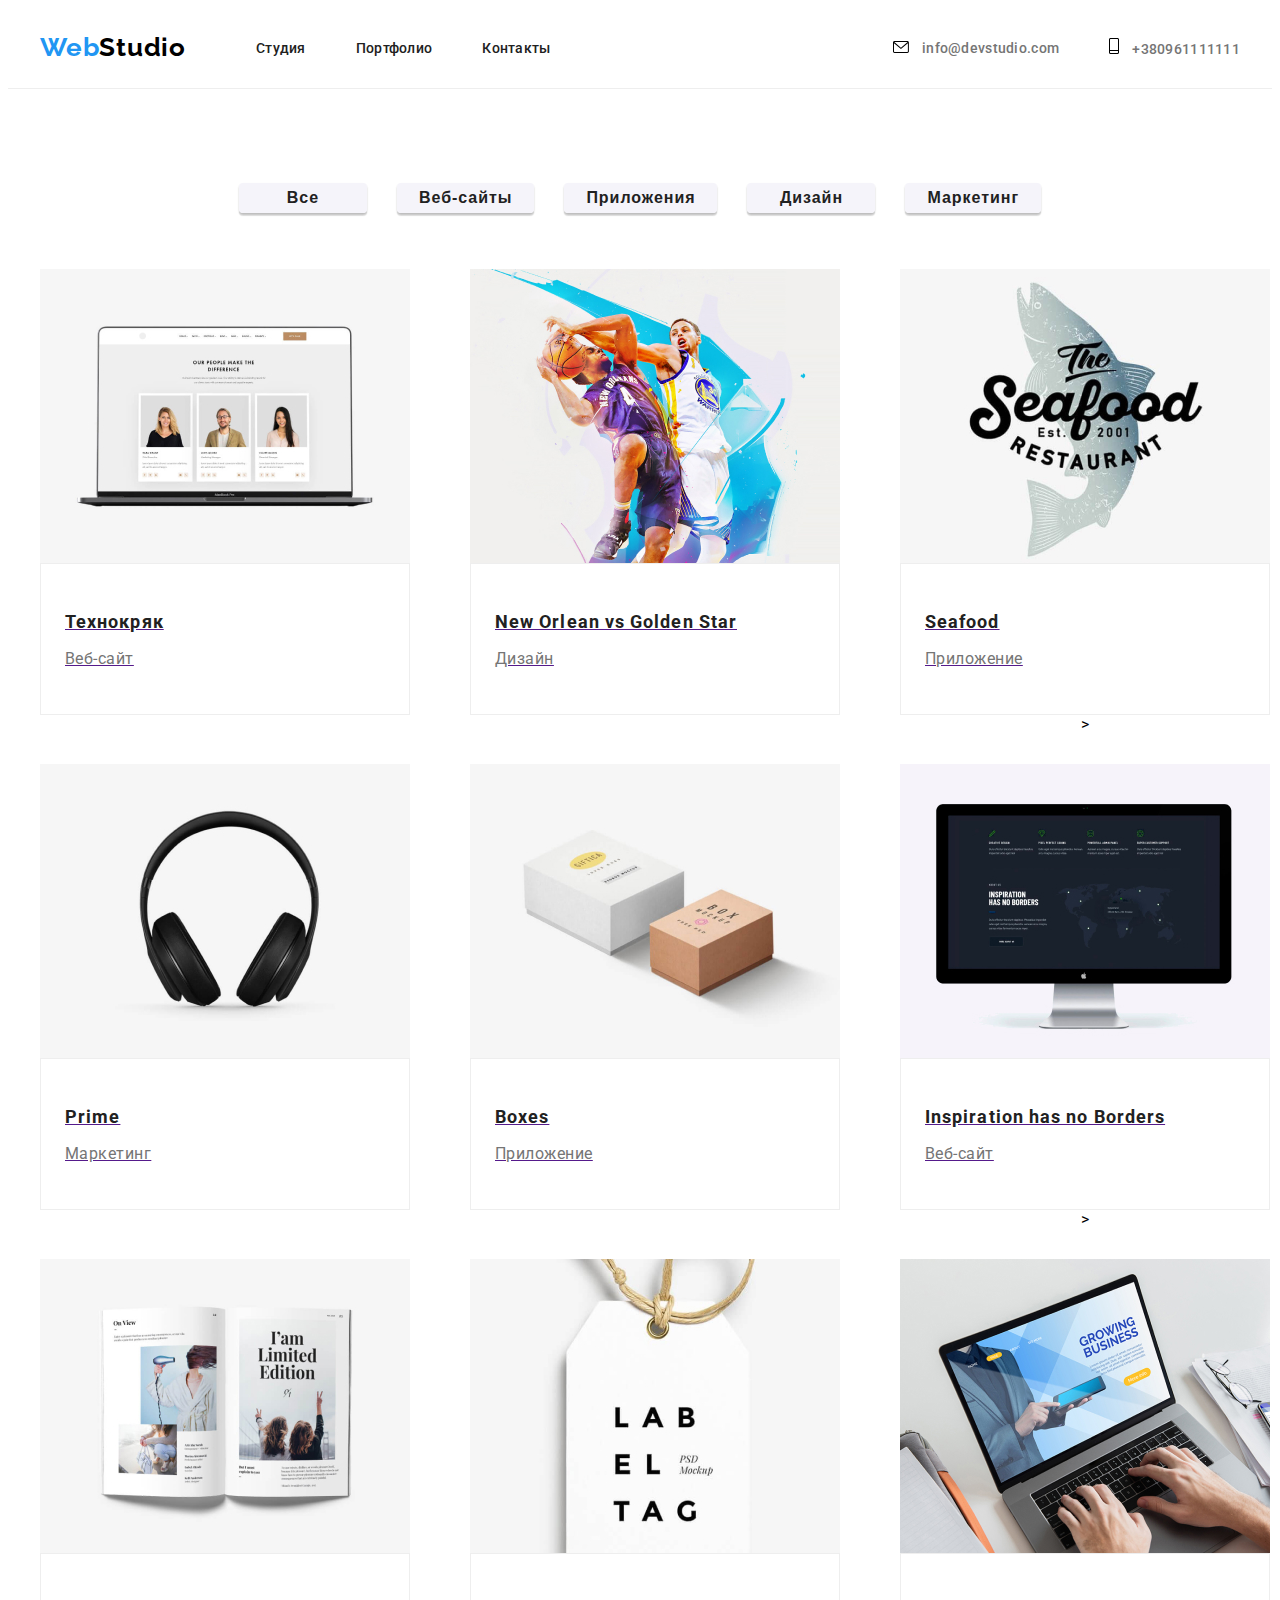
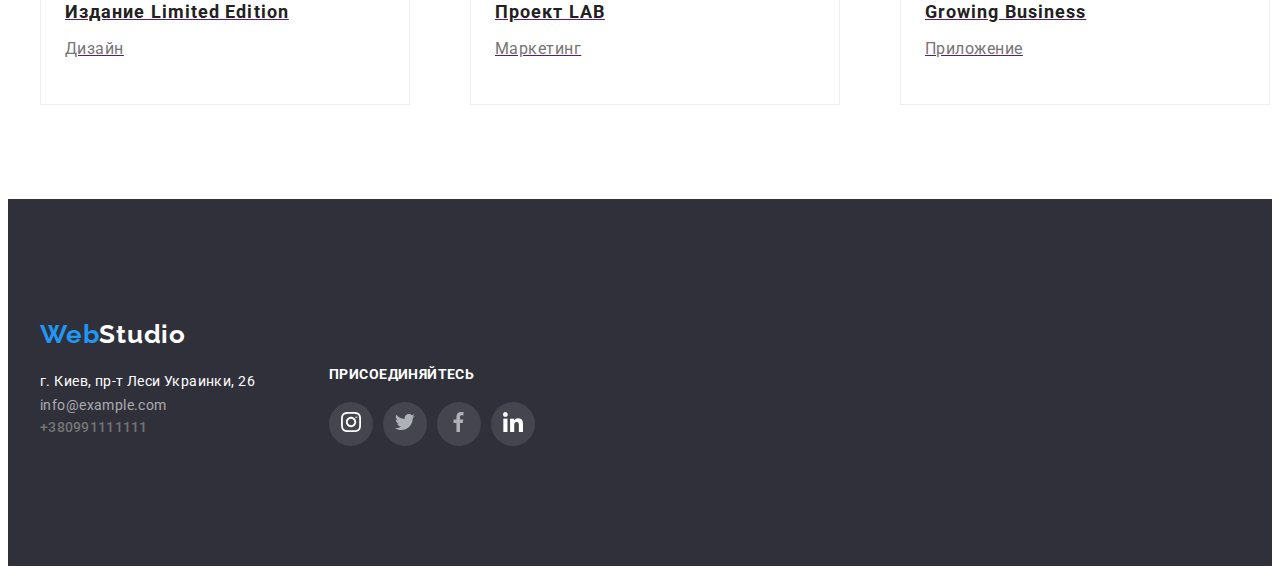
==== portfolio.html @ e7958316 "портфолио" ====
<!DOCTYPE html>
<html lang="ru">
  <head>
    <meta charset="UTF-8" />
    <meta http-equiv="X-UA-Compatible" content="IE=edge" />
    <meta name="viewport" content="width=device-width, initial-scale=1.0" />
    <title>Portfolio</title>
    <link rel="preconnect" href="https://fonts.gstatic.com" />
    <link
      href="https://fonts.googleapis.com/css2?family=Raleway:wght@700&family=Roboto:wght@400;500;700;900&display=swap"
      rel="stylesheet"
    />
    <link
      rel="stylesheet"
      href="https://cdnjs.cloudflare.com/ajax/libs/modern-normalize/1.0.0/modern-normalize.min.css"
      integrity="sha512-ISS7cAi1PEhQ8jnbJpJZMd29NlhNj4AWYyLOSp2CE/CsHxTCu+r+t0D2yoJudVrd0/8fTVPUVDzY5Tvli75u/g=="
      crossorigin="anonymous"
    />
    <link
      rel="stylesheet"
      href="https://cdnjs.cloudflare.com/ajax/libs/animate.css/4.1.1/animate.min.css"
    />
    <link rel="stylesheet" href="./css/style.css" />
  </head>
  <!--верхняя строка-->
  <body>
    <!--заголовок-->
    <header class="header">
      <div class="header-container">
        <nav class="navigation">
          <a
            class="logo-light-teme logo-text-header logo link"
            href="./portfolio.html"
            ><span class="logo-text">Web</span>Studio</a
          >

          <ul class="navigation-list list">
            <li class="navigation-item">
              <a class="navigation-link link" href="">Студия</a>
            </li>

            <li class="navigation-item">
              <a class="navigation-link link" href="./portfolio.html"
                >Портфолио</a
              >
            </li>

            <li class="navigation-item">
              <a class="navigation-link link" href="">Контакты</a>
            </li>
          </ul>
        </nav>

        <ul class="contact-list list">
          <li class="header-links-item">
            <a href="mailto:info@devstudio.com" class="contact-link link"
              ><svg class="header-icons" fill="currentColour">
                <use href="./images/sprite.svg#icon-envelope"></use>
              </svg>
              info@devstudio.com</a
            >
          </li>
          <li class="header-links-item">
            <a href="tel:+380961111111" class="contact-link link"
              ><svg class="header-icons-tel" fill="currentColour">
                <use href="./images/sprite.svg#icon-Vector"></use>
              </svg>
              +380961111111</a
            >
          </li>
        </ul>
      </div>
    </header>
    <main>
      <!--Herro-->

      <section class="herro-portfolio">
        <div class="container">
          <h1 class="herro-title visually-hidden">Основной блок</h1>
          <ul class="herro-list list">
            <li class="herro-link">
              <button class="model-btn1" type="submit">Все</button>
            </li>
            <li class="herro-link">
              <button class="model-btn1" type="submit">Веб-сайты</button>
            </li>
            <li class="herro-link">
              <button class="model-btn1" type="submit">Приложения</button>
            </li>
            <li class="herro-link">
              <button class="model-btn1" type="submit">Дизайн</button>
            </li>
            <li class="herro-link">
              <button class="model-btn1" type="submit">Маркетинг</button>
            </li>
          </ul>

          <!--ABOUT-->

          <ul class="about-list-portfolio list">
            <li class="about-link">
              <a class="teem-list-link-wraper" href=""
                ><div class="teem-list-content-wraper">
                  <img
                    class="img-about"
                    src="./images/portfolio/img1.jpg"
                    alt="ноутбук"
                    width="370"
                    height="294"
                  />
                  <p class="overlay">
                    Технокряк это современная площадка распространения
                    коронавируса. Компании используют эту платформу для
                    цифрового шпионажа и атак на защищённые сервера конкурентов.
                  </p>
                </div>
                <div class="about-border-portfolio">
                  <h2 class="about-title-portfolio">Технокряк</h2>
                  <p class="about-item link">Веб-сайт</p>
                </div></a
              >
            </li>
            <li class="about-link">
              <a class="teem-list-link-wraper" href=""
                ><div class="teem-list-content-wraper">
                  <img
                    class="img-about"
                    src="./images/portfolio/img2.jpg"
                    alt="постер"
                    width="370"
                    height="294"
                  />
                  <p class="overlay">
                    Технокряк это современная площадка распространения
                    коронавируса. Компании используют эту платформу для
                    цифрового шпионажа и атак на защищённые сервера конкурентов.
                  </p>
                </div>

                <div class="about-border-portfolio">
                  <h2 class="about-title-portfolio">
                    New Orlean vs Golden Star
                  </h2>
                  <p class="about-item link">Дизайн</p>
                </div></a
              >
            </li>
            <li class="about-link">
              <a class="teem-list-link-wraper" href=""
                ><div class="teem-list-content-wraper">
                  <img
                    class="img-about"
                    src="./images/portfolio/img3.jpg"
                    alt="ресторан"
                    width="370"
                    height="294"
                  />
                  <p class="overlay">
                    Технокряк это современная площадка распространения
                    коронавируса. Компании используют эту платформу для
                    цифрового шпионажа и атак на защищённые сервера конкурентов.
                  </p>
                </div>
                <div class="about-border-portfolio">
                  <h2 class="about-title-portfolio">Seafood</h2>
                  <p class="about-item link">Приложение</p>
                </div></a
              >
              >
            </li>
            <li class="about-link">
              <a class="teem-list-link-wraper" href="">
                <div class="teem-list-content-wraper">
                  <img
                    class="img-about"
                    src="./images/portfolio/img4.jpg"
                    alt="наушники"
                    width="370"
                    height="294"
                  />
                  <p class="overlay">
                    Технокряк это современная площадка распространения
                    коронавируса. Компании используют эту платформу для
                    цифрового шпионажа и атак на защищённые сервера конкурентов.
                  </p>
                </div>
                <div class="about-border-portfolio">
                  <h2 class="about-title-portfolio">Prime</h2>
                  <p class="about-item link">Маркетинг</p>
                </div></a
              >
            </li>
            <li class="about-link">
              <a class="teem-list-link-wraper" href="">
                <div class="teem-list-content-wraper">
                  <img
                    class="img-about"
                    src="./images/portfolio/img5.jpg"
                    alt="проект"
                    width="370"
                    height="294"
                  />
                  <p class="overlay">
                    Технокряк это современная площадка распространения
                    коронавируса. Компании используют эту платформу для
                    цифрового шпионажа и атак на защищённые сервера конкурентов.
                  </p>
                </div>
                <div class="about-border-portfolio">
                  <h2 class="about-title-portfolio">Boxes</h2>
                  <p class="about-item link">Приложение</p>
                </div></a
              >
            </li>
            <li class="about-link">
              <a class="teem-list-link-wraper" href=""
                ><div class="teem-list-content-wraper">
                  <img
                    class="img-about"
                    src="./images/portfolio/img6.jpg"
                    alt="монитор"
                    width="370"
                    height="294"
                  />
                  <p class="overlay">
                    Технокряк это современная площадка распространения
                    коронавируса. Компании используют эту платформу для
                    цифрового шпионажа и атак на защищённые сервера конкурентов.
                  </p>
                </div>
                <div class="about-border-portfolio">
                  <h2 class="about-title-portfolio">
                    Inspiration has no Borders
                  </h2>
                  <p class="about-item link">Веб-сайт</p>
                </div></a
              >
              >
            </li>
            <li class="about-link">
              <a class="teem-list-link-wraper" href=""
                ><div class="teem-list-content-wraper">
                  <img
                    class="img-about"
                    src="./images/portfolio/img7.jpg"
                    alt="книга"
                    width="370"
                    height="294"
                  />
                  <p class="overlay">
                    Технокряк это современная площадка распространения
                    коронавируса. Компании используют эту платформу для
                    цифрового шпионажа и атак на защищённые сервера конкурентов.
                  </p>
                </div>
                <div class="about-border-portfolio">
                  <h2 class="about-title-portfolio">Издание Limited Edition</h2>
                  <p class="about-item link">Дизайн</p>
                </div></a
              >
            </li>
            <li class="about-link">
              <a class="teem-list-link-wraper" href=""
                ><div class="teem-list-content-wraper">
                  <img
                    class="img-about"
                    src="./images/portfolio/img8.jpg"
                    alt="дизайн"
                    width="370"
                    height="294"
                  />
                  <p class="overlay">
                    Технокряк это современная площадка распространения
                    коронавируса. Компании используют эту платформу для
                    цифрового шпионажа и атак на защищённые сервера конкурентов.
                  </p>
                </div>
                <div class="about-border-portfolio">
                  <h2 class="about-title-portfolio">Проект LAB</h2>
                  <p class="about-item link" href="">Маркетинг</p>
                </div></a
              >
            </li>
            <li class="about-link">
              <a class="teem-list-link-wraper" href=""
                ><div class="teem-list-content-wraper">
                  <img
                    class="img-about"
                    src="./images/portfolio/img9.jpg"
                    alt="ноутбук набор текста"
                    width="370"
                    height="294"
                  />
                  <p class="overlay">
                    Технокряк это современная площадка распространения
                    коронавируса. Компании используют эту платформу для
                    цифрового шпионажа и атак на защищённые сервера конкурентов.
                  </p>
                </div>
                <div class="about-border-portfolio">
                  <h2 class="about-title-portfolio">Growing Business</h2>
                  <p class="about-item link" href="">Приложение</p>
                </div></a
              >
            </li>
          </ul>
        </div>
      </section>
    </main>
    <!--Footer-->
    <footer class="footer">
      <div class="footer-container">
        <div class="footer-wraper">
          <a
            class="logo-footer-link link logo-dark-teme logo-text-header"
            href="./index.html"
            ><span class="logo-text">Web</span>Studio</a
          >
          <address class="adress">
            <ul class="adreess-list list">
              <li class="adreess-link">
                <a
                  class="adress-item link"
                  href="https://goo.gl/maps/v6v7mnVKabn46PNZ7"
                  target="blank"
                  rel="noopener noreferrer"
                  >г. Киев, пр-т Леси Украинки, 26</a
                >
              </li>
              <li>
                <a class="adress-mail link" href="mailto:info@example.com"
                  >info@example.com</a
                >
              </li>
              <li>
                <a class="adress-tel link" href="+380991111111"
                  >+380991111111</a
                >
              </li>
            </ul>
          </address>
        </div>
        <div class="footer-wraper">
          <p class="invitation">Присоединяйтесь</p>
          <ul class="icon-list list">
            <li class="icon-list-item">
              <a href="" class="icon-item-link"
                ><div class="icon-thumb">
                  <svg class="footer-icons" width="20px" height="20px">
                    <use href="./images/sprite.svg#icon-instagram"></use>
                  </svg></div
              ></a>
            </li>
            <li class="icon-list-item">
              <a href="" class="icon-item-link"
                ><div class="icon-thumb">
                  <svg class="footer-icons" width="20px" height="20px">
                    <use href="./images/sprite.svg#icon-Vector6"></use>
                  </svg></div
              ></a>
            </li>
            <li class="icon-list-item">
              <a href="" class="icon-item-link"
                ><div class="icon-thumb">
                  <svg class="footer-icons" width="20px" height="20px">
                    <use href="./images/sprite.svg#icon-Vector7"></use>
                  </svg></div
              ></a>
            </li>
            <li class="icon-list-item">
              <a href="" class="icon-item-link"
                ><div class="icon-thumb">
                  <svg class="footer-icons" width="20px" height="20px">
                    <use href="./images/sprite.svg#icon-linkedin"></use>
                  </svg></div
              ></a>
            </li>
          </ul>
        </div>
      </div>
    </footer>
  </body>
</html>
---- css/style.css ----
:root {
  --main-font: 'Roboto', sans-serif;
  --secondary-font: Raleway, sans-serif;
  --akcent-color: #2196f3;
  --first-colour: #ffffff;
  --second-colour: #757575;
  --third-colour: #212121;
  --fourth-colour: #000000;
  --fives-colour: #eeeeee;
  --background-colour: #2f303a;
  --secondary-bg-colour: #f5f4fa;
  --vectorsbg:#F5F4FA;
  --vectors:#AFB1B8;
  --footervectorsbg: rgba(255, 255, 255, 0.1);
}
body {
  font-family: var(--main-font);
}
h1,
h2,
h3,
h4,
h5,
h6,
p {
  margin: 0;
}
ul,
ol {
  margin: 0;
  padding: 0;
}
img {
  display: block;
}
.visually-hidden {
  position: absolute !important;
  clip: rect(1px 1px 1px 1px); /* IE6, IE7 */
  clip: rect(1px, 1px, 1px, 1px);
  padding: 0 !important;
  border: 0 !important;
  height: 1px !important;
  width: 1px !important;
  overflow: hidden;
}
.link {
  text-decoration: none;
}
.list {
  list-style: none;
}
.adress {
  font-style: normal;
}

.logo-text {
  font-family: 'Raleway', sans-serif;
  font-weight: bold;
  font-size: 26px;
  line-height: 1.19;
  letter-spacing: 0.03em;
  color: #2196f3;
}

.logo link {
  font-family: var(--secondary-font);

  font-weight: 700;
  font-size: 26px;
  line-height: 1.19;
  letter-spacing: 0.03em;

  /*color: #2196f3;*/
}
.container {
  width: 1200px;
  margin: 0 auto;
  padding-left: 15px;
  padding-right: 15px;
}
.header-container {
  width: 1200px;
  margin: 0 auto;
  padding-left: 15px;
  padding-right: 15px;
  display: flex;
}
/*===========HEADER==========*/
.header {
  display: flex;
  align-items: center;

  background-color: var(--first-colour);

  border-bottom: var(--fives-colour) 1px solid;
}
.header-icons-tel{
  width: 10px;
  height: 16px;
  margin-right: 10px;
}
.header-icons{
  width: 16px;
  height: 12px;
  margin-right: 10px;
}


.header-links-item:hover,
.header-links-item:focus
{
  color: var(--akcent-color);
  fill:#2196f3
}
.header-links-item:not(:last-child) {
  margin-left: auto;
  margin-right: 50px;
}
.img-about {
  display: flex;

}

.logo {
  margin-right: 70px;
  padding-top: 24px;
  padding-bottom: 25px;
}
.navigation {
  display: flex;
  align-items: center;
}
.navigation-list {
  display: flex;
  align-items: center;
}

.navigation-item:not(:last-child) {
  margin-right: 50px;
}
.logo-text-header {
  font-family: var(--secondary-font);
  font-style: normal;
  font-weight: bold;
  font-size: 26px;
  line-height: 1.19;

  letter-spacing: 0.03em;

  color: var(--fourth-colour);
}
.navigation-link {
  font-size: 14px;
  font-weight: 500;
  line-height: 1.14;
  letter-spacing: 0.02em;
  text-align: left;
  color: var(--third-colour);
  padding-top: 32px;
  padding-bottom: 32px;
}
.navigation-link:hover,
.navigation-link:focus {
  color: var(--akcent-color);
}
.contact-link {
  font-weight: 500;
  font-size: 14px;
  line-height: 1.14;
  letter-spacing: 0.02em;
  padding-top: 32px;
  padding-bottom: 32px;

  color: var(--second-colour);
}


.header-icons,.contact-link:hover ,
.contact-link:focus {
 
 color: var(--akcentcolor);
}
.contact-list {
  display: flex;
  align-items: center;

  margin-left: auto;

}

/*=========HERO========*/
.herro {
  background-color: var(--background-colour);
  text-align: center;
  padding-bottom: 200px;
  padding-top: 200px;
  background-image:linear-gradient(rgba(47, 48, 58, 0.4),
rgba(47, 48, 58, 0.4)
  ), url(../images/herro/Img.jpg);
  background-repeat: no-repeat;
  background-size: cover;
  
}
.herro-link{
box-shadow: 0px 3px 1px rgba(0, 0, 0, 0.1), 0px 1px 2px rgba(0, 0, 0, 0.08), 0px 2px 2px rgba(0, 0, 0, 0.12);
border-radius: 4px;}

.herro-link:not(:last-child) {
  margin-right: 30px;
}
.herro-portfolio {
  text-align: center;
  padding-bottom: 94px;
  padding-top: 94px;
}

.about-border-portfolio {
  background-color: var(--first-colour);
  padding-right: 24px;
  padding-left: 24px;
  padding-top: 20px;
  padding-bottom: 20px;
  text-align: left;
  border: var(--fives-colour) 1px solid;
}

.about-list-portfolio {
  display: flex;
  justify-content: space-between;
  flex-wrap: wrap;
}
.herro-title {
  font-weight: 900;
  font-size: 44px;
  line-height: 1.36;
  letter-spacing: 0.06em;

  color: var(--first-colour);
  margin-bottom: 30px;

  text-transform: uppercase;
}
.model-btn {
  box-shadow: 0px 4px 4px rgba(0, 0, 0, 0.15);
  border-radius: 4px;
  border: none;
  min-width: 200px;
  height: 50px;
  font-weight: 700;
  font-size: 16px;
  line-height: 1.87;
  padding-bottom: 200px;

  letter-spacing: 0.06em;

  color: var(--first-colour);
  padding: 10px 32px;
  background-color: var(--akcent-color);
}
.model-btn1 {
  min-width: 128px;
  
  left: 576px;
  top: 174px;

  background: var(--secondary-bg-colour);
  border-radius: 4px;

  font-weight: 700;
  font-size: 16px;
  padding-top: 6px;
  padding-left: 22px;
  padding-right: 22px;
  padding-bottom: 6px;

  letter-spacing: 0.06em;
  border: var(--secondary-bg-colour);
  color: var(--third-colour);
}

.model-btn:hover,
.model-btn:focus {
  background-color: var(--akcent-color);
}
.model-btn1:hover,
.model-btn1:focus {
  background-color: var(--akcent-color);
  color: var(--first-colour);
}

.herro-list {
  display: flex;

  margin-bottom: 56px;
  justify-content: center;
}
/*================ABOUT===========*/
.about-border {
  border: solid 1px;
  border-top: none;
}

.features {
  padding-top: 94px;
  padding-bottom: 47px;
}
.features-icons{
  margin-bottom: 30px;
  justify-content: center;
  display: flex;
  width: 270px;
height: 120px;
background-color: var(--vectorsbg);
align-items: center;
}

.about-list {
  display: flex;
}
.about-mini-title {
  font-weight: 700;
  font-size: 14px;
  line-height: 1.14;
  letter-spacing: 0.03em;
  text-transform: uppercase;
  color: var(--third-colour);
  margin-bottom: 10px;
}
.about-subtitle {
  font-weight: 400;
  font-size: 14px;
  line-height: 1.71;
  letter-spacing: 0.03em;
  color: var(--second-colour);
}
.about-title-portfolio {
  font-weight: 700;
  font-size: 18px;
  line-height: 2;

  letter-spacing: 0.06em;

  color: var(--third-colour);
  margin-top: 20px;
  margin-bottom: 4px;
}
.about-item {
  font-weight: normal;
  font-size: 16px;
  line-height: 1.87;

  letter-spacing: 0.03em;

  color: var(--second-colour);
  padding-bottom: 20px;
}
.about-item:not(:last-child) {
  margin-right: 30px;
}
.about-link {
  margin-bottom: 30px;
  margin-right: -30px;
  
  
 
}
.about-link:hover,
.about-link:focus{
  box-shadow: 0px 1px 1px rgba(0, 0, 0, 0.12), 0px 4px 4px rgba(0, 0, 0, 0.06), 1px 4px 6px rgba(0, 0, 0, 0.16)
}
.about-link:nth-last-child(-n + 3) {
  margin-bottom: 0;
}
/*==========Section3==========*/
.about {
  padding-top: 94px;
  padding-bottom: 94px;
}
.section3-list {
  display: flex;
  /* justify-content: space-between;*/
}
.about-title {
  font-weight: 700;
  font-size: 36px;
  line-height: 1.17;
  text-align: center;
  letter-spacing: 0.03em;
  margin-bottom: 50px;
  color: var(--third-colour);
}
.section3-about {
  padding-bottom: 94px;
  padding-top: 47px;
}
.section3-item {
  margin-right: 30px;
}

/*===========section4==========*/

/*.about-our-teem-title {
  margin-bottom: 60px;
}*/
.section4-item {
  box-shadow: 0px 1px 3px rgba(0, 0, 0, 0.12), 0px 1px 1px rgba(0, 0, 0, 0.14),
    0px 2px 1px rgba(0, 0, 0, 0.2);
  border-radius: 0px 0px 4px 4px;
}
.section4-item:not(:last-child) {
  margin-right: 30px;
}
.section4-teem {
  padding-top: 30px;
  padding-bottom: 30px;
  padding-left: 32px;
  padding-right: 32px;
  background-color: var(--first-colour);
}

.section4-list {
  display: flex;
  justify-content: space-between;
}

.section4-title {
  font-weight: 500;
  font-size: 16px;
  line-height: 1.19;
  text-align: center;
  letter-spacing: 0.03em;
  color: var(--third-colour);
  margin-bottom: 10px;
}

.section4-subtitle {
  font-weight: 400;
  font-size: 16px;
  line-height: 1.19;
  text-align: center;
  letter-spacing: 0.03em;
  color: var(--second-colour);
  padding-bottom: 30px;
}
.social-list-link{
  display: flex;
  justify-content: center;
  align-items: center;
  width: 44px;
  height: 44px;
  border-radius: 50%;
  background-color:var(--first-colour);
}
.social-list-link:hover,
.social-list-link:focus{
background-color: var(--akcent-color);
fill: var(--first-colour);

}
.social-list{
  display: flex;
  justify-content: space-between;
}
.social-list-icon{
  fill:var(--vectors);
}
/*==========components=======*/
.logo-light-teme {
  color: var(--fourth-colour);
  
}
.logo-dark-teme {
  color: var(--first-colour);
}
/*===========Partners=========*/

.partners-link{
  width: 170px;
height: 90px;
border: 1px solid #AFB1B8;
box-sizing: border-box;
border-radius: 4px;
display: flex;
align-items: center;
justify-content: center;
fill:var(--vectors);
}
.partners-thumb :hover,
.partners-thumb:focus {
fill: var(--akcent-color);
background-color: var(--first-colour);
}
.partners-list{
  display: flex;
  align-items: center;
  justify-content: space-between;
  
}
.partners-link:hover .partners-icon
.partners-link:focus .partners-icon{
  fill:var(--akcent-color);
  border-color: var(--akcent-color);
}
.partners-item:hover,
.partners-icon .partners-link:focus{
  fill:var(--akcent-color);
  border: 1px solid var(--akcent-color);
border-radius: 4px;
  
 
  
}/*
.partners-icon:hover
.partners-icon:focus{
 color: var(--akcent-color);
}*/
.container-partners{
  width: 1200px;
  margin: 0 auto;
  padding-left: 15px;
  padding-right: 15px;
  padding-top: 94px;
  padding-bottom: 94px;

}
/*=========footer=======*/
footer {
  background-color: var(--background-colour);
  padding-top: 60px;
  padding-bottom: 60px;
  padding-left: 15px;
  padding-right: 15px;
}
.footer-container{
   width: 1200px;
  margin: 0 auto;
  padding-left: 15px;
  padding-right: 15px;
  padding-top: 60px;
  padding-bottom: 60px;
}
.adress {
  margin-top: 20px;
}
.footer-wraper{
  display: inline-block;
 
}


.adress-item {
  font-weight: 400;
  font-size: 14px;
  line-height: 1.71;
  margin-bottom: 20px;
  letter-spacing: 0.03em;
  margin-bottom: 9px;

  color: var(--first-colour);
}
.adress-mail {
  font-weight: 400;
  font-size: 14px;
  line-height: 1.71;
  margin-bottom: 9px;
  letter-spacing: 0.03em;

  color: rgba(255, 255, 255, 0.6);
}
.adress-tel {
  font-weight: 500;
  font-size: 14px;
  line-height: 1.14;
  letter-spacing: 0.02em;
  margin-bottom: 9px;
  color: var(--second-colour);
}
.adreess-link {
  margin-top: 20px;
}
.adress-item:hover,
.adress-item:focus {
  color: var(--akcent-color);
}
.adress-tel:hover,
.adress-tel:focus{
  color: var(--akcent-color);
}
.adress-mail:hover,
.adress-mail:focus{
  color: var(--akcent-color);
}
.icon-list{
  display: flex;
  align-items: center;
}

.footer-wraper:not(:last-child){
  margin-right: 70px;
  
}
.icon-list-item{
  box-sizing: inherit;
  justify-content: space-between;
  
}
.icon-item-link{
  display: flex;
  justify-content: center;
  align-items: center;
  width: 44px;
  height: 44px;
  border-radius: 50%;
  background-color:var(--footervectorsbg);
 
  
}
.icon-item-link:hover,
.icon-item-link:focus{
 background-color: #2196f3;
 
}
.footer-icons{
  fill:#ffffff;
}
.invitation{

font-family: var(--main-font);
font-style: normal;
font-weight: bold;
font-size: 14px;
line-height: 1.14;
letter-spacing: 0.03em;
text-transform: uppercase;

color:var(--first-colour);
margin-bottom: 20px;
}
.icon-list-item:not(:last-child){
  margin-right: 10px;
}
.overlay{
  position: absolute;
  top: 0;
  left: 0;
  background: rgba(33, 150, 243, 0.9);
  color:var(--first-colour);
  padding-top: 63px;
  padding-right: 24px;
  padding-bottom: 63px;
  padding-left: 24px;
  height: 100%;
  overflow: scroll;
  transform: translateY(100%);
  transition:transform 250ms;
  transition-timing-function: cubic-bezier(0.4, 0, 0.2, 1);
  
}
.teem-list-content-wraper{
  position: relative;
  overflow: hidden;
}
.teem-list-link-wraper:hover .overlay,
.teem-list-link-wraper:focus .overlay{
  transform: translateY(0%);
}
.backdrop{
position: fixed;
top: 0;
left: 0;
width: 100vw;
height: 100wh;

}
.modal{
  position: absolute;
  top: 50%;
  left: 50%;
  transform: translate(-50%, -50%);
  width: 528px;
  height: 581px;
  background-color: #fff;
}
.modal-close-btn{
position: absolute;
top: 8px;
right: 8px;
width: 30px;
height: 30px;
background:transparent;
border: 1px solid rgba(0, 0, 0, 0.1);
border-radius: 50%;
cursor: pointer;

}
.is-hidden{
  opacity: 0;
  visibility: hidden;
  pointer-events: none;

}
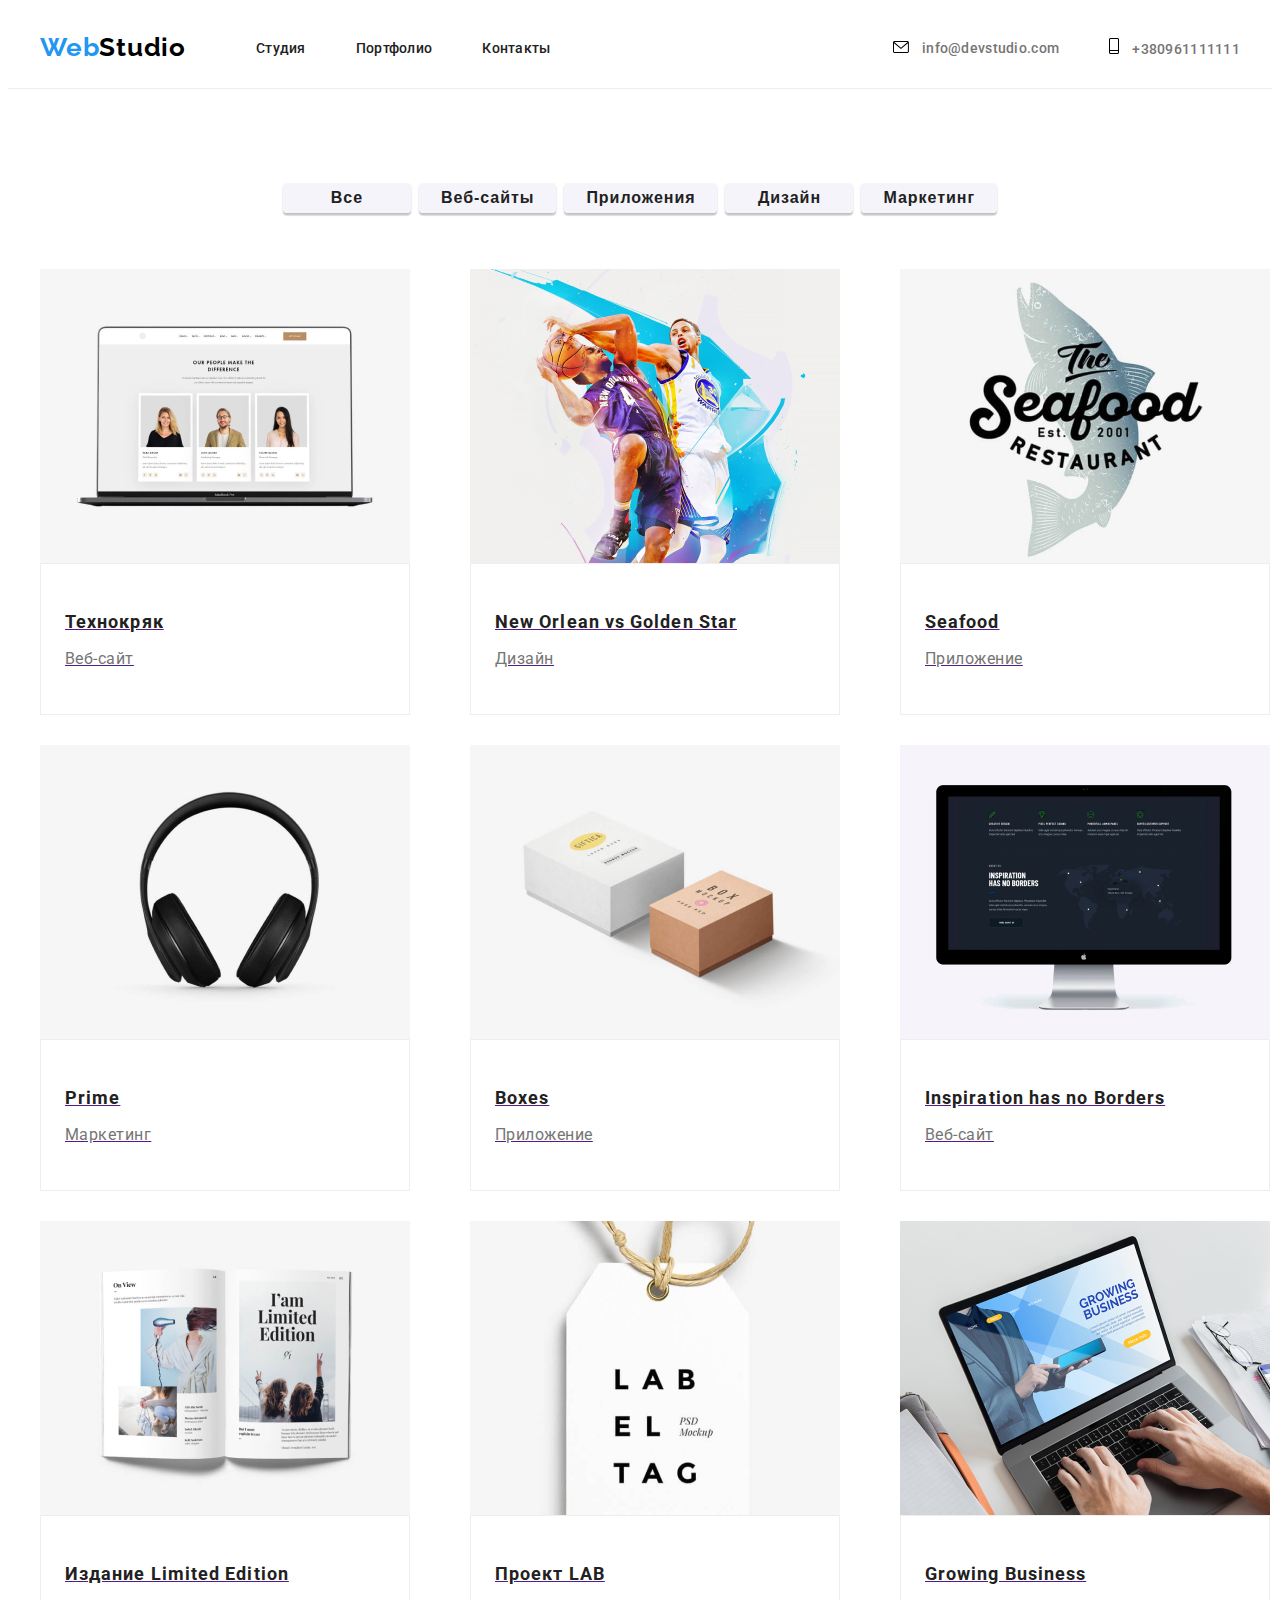
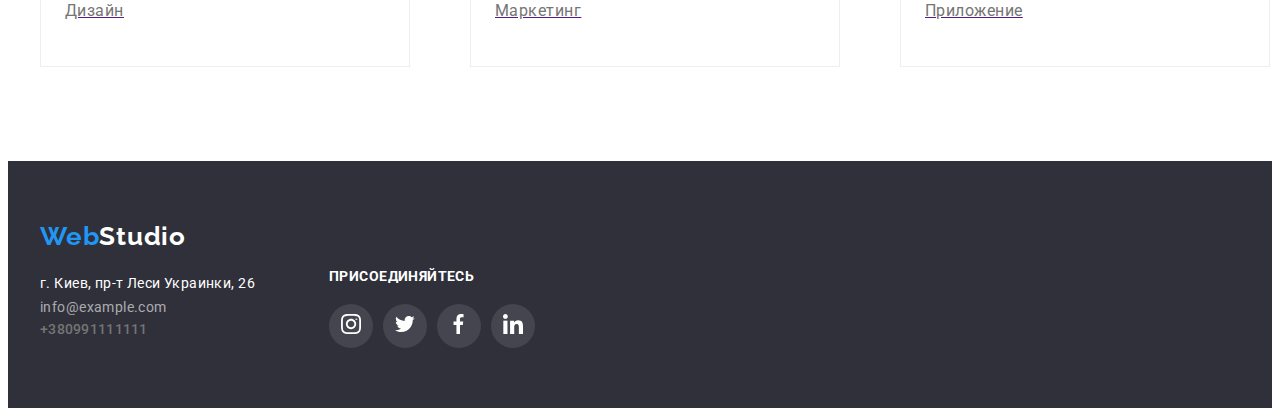
==== commit 8df6d142: "ы" ====
--- a/portfolio.html
+++ b/portfolio.html
@@ -36,7 +36,7 @@
 
           <ul class="navigation-list list">
             <li class="navigation-item">
-              <a class="navigation-link link" href="">Студия</a>
+              <a class="navigation-link link" href="./index.html">Студия</a>
             </li>
 
             <li class="navigation-item">
@@ -166,7 +166,6 @@
                   <p class="about-item link">Приложение</p>
                 </div></a
               >
-              >
             </li>
             <li class="about-link">
               <a class="teem-list-link-wraper" href="">
@@ -234,7 +233,6 @@
                   </h2>
                   <p class="about-item link">Веб-сайт</p>
                 </div></a
-              >
               >
             </li>
             <li class="about-link">
--- a/css/style.css
+++ b/css/style.css
@@ -9,8 +9,8 @@
   --fives-colour: #eeeeee;
   --background-colour: #2f303a;
   --secondary-bg-colour: #f5f4fa;
-  --vectorsbg:#F5F4FA;
-  --vectors:#AFB1B8;
+  --vectorsbg: #f5f4fa;
+  --vectors: #afb1b8;
   --footervectorsbg: rgba(255, 255, 255, 0.1);
 }
 body {
@@ -94,23 +94,21 @@
 
   border-bottom: var(--fives-colour) 1px solid;
 }
-.header-icons-tel{
+.header-icons-tel {
   width: 10px;
   height: 16px;
   margin-right: 10px;
 }
-.header-icons{
+.header-icons {
   width: 16px;
   height: 12px;
   margin-right: 10px;
 }
 
-
 .header-links-item:hover,
-.header-links-item:focus
-{
+.header-links-item:focus {
   color: var(--akcent-color);
-  fill:#2196f3
+  fill: #2196f3;
 }
 .header-links-item:not(:last-child) {
   margin-left: auto;
@@ -118,7 +116,6 @@
 }
 .img-about {
   display: flex;
-
 }
 
 .logo {
@@ -174,18 +171,16 @@
   color: var(--second-colour);
 }
 
-
-.header-icons,.contact-link:hover ,
+.header-icons,
+.contact-link:hover,
 .contact-link:focus {
- 
- color: var(--akcentcolor);
+  color: var(--akcentcolor);
 }
 .contact-list {
   display: flex;
   align-items: center;
 
   margin-left: auto;
-
 }
 
 /*=========HERO========*/
@@ -194,19 +189,23 @@
   text-align: center;
   padding-bottom: 200px;
   padding-top: 200px;
-  background-image:linear-gradient(rgba(47, 48, 58, 0.4),
-rgba(47, 48, 58, 0.4)
-  ), url(../images/herro/Img.jpg);
+  background-image: linear-gradient(
+      rgba(47, 48, 58, 0.4),
+      rgba(47, 48, 58, 0.4)
+    ),
+    url(../images/herro/Img.jpg);
   background-repeat: no-repeat;
   background-size: cover;
-  
-}
-.herro-link{
-box-shadow: 0px 3px 1px rgba(0, 0, 0, 0.1), 0px 1px 2px rgba(0, 0, 0, 0.08), 0px 2px 2px rgba(0, 0, 0, 0.12);
-border-radius: 4px;}
+}
+
+.herro-link {
+  box-shadow: 0px 3px 1px rgba(0, 0, 0, 0.1), 0px 1px 2px rgba(0, 0, 0, 0.08),
+    0px 2px 2px rgba(0, 0, 0, 0.12);
+  border-radius: 4px;
+}
 
 .herro-link:not(:last-child) {
-  margin-right: 30px;
+  margin-right: 8px;
 }
 .herro-portfolio {
   text-align: center;
@@ -259,7 +258,7 @@
 }
 .model-btn1 {
   min-width: 128px;
-  
+
   left: 576px;
   top: 174px;
 
@@ -286,6 +285,7 @@
 .model-btn1:focus {
   background-color: var(--akcent-color);
   color: var(--first-colour);
+  outline: none;
 }
 
 .herro-list {
@@ -304,14 +304,14 @@
   padding-top: 94px;
   padding-bottom: 47px;
 }
-.features-icons{
+.features-icons {
   margin-bottom: 30px;
   justify-content: center;
   display: flex;
   width: 270px;
-height: 120px;
-background-color: var(--vectorsbg);
-align-items: center;
+  height: 120px;
+  background-color: var(--vectorsbg);
+  align-items: center;
 }
 
 .about-list {
@@ -360,13 +360,11 @@
 .about-link {
   margin-bottom: 30px;
   margin-right: -30px;
-  
-  
- 
 }
 .about-link:hover,
-.about-link:focus{
-  box-shadow: 0px 1px 1px rgba(0, 0, 0, 0.12), 0px 4px 4px rgba(0, 0, 0, 0.06), 1px 4px 6px rgba(0, 0, 0, 0.16)
+.about-link:focus {
+  box-shadow: 0px 1px 1px rgba(0, 0, 0, 0.12), 0px 4px 4px rgba(0, 0, 0, 0.06),
+    1px 4px 6px rgba(0, 0, 0, 0.16);
 }
 .about-link:nth-last-child(-n + 3) {
   margin-bottom: 0;
@@ -442,97 +440,85 @@
   color: var(--second-colour);
   padding-bottom: 30px;
 }
-.social-list-link{
+.social-list-link {
   display: flex;
   justify-content: center;
   align-items: center;
   width: 44px;
   height: 44px;
   border-radius: 50%;
-  background-color:var(--first-colour);
+  background-color: var(--first-colour);
 }
 .social-list-link:hover,
-.social-list-link:focus{
-background-color: var(--akcent-color);
-fill: var(--first-colour);
-
-}
-.social-list{
+.social-list-link:focus {
+  background-color: var(--akcent-color);
+  fill: var(--first-colour);
+}
+.social-list {
   display: flex;
   justify-content: space-between;
 }
-.social-list-icon{
-  fill:var(--vectors);
+.social-list-icon {
+  fill: var(--vectors);
 }
 /*==========components=======*/
 .logo-light-teme {
   color: var(--fourth-colour);
-  
 }
 .logo-dark-teme {
   color: var(--first-colour);
 }
 /*===========Partners=========*/
 
-.partners-link{
+.partners-link {
   width: 170px;
-height: 90px;
-border: 1px solid #AFB1B8;
-box-sizing: border-box;
-border-radius: 4px;
-display: flex;
-align-items: center;
-justify-content: center;
-fill:var(--vectors);
+  height: 90px;
+  border: 1px solid #afb1b8;
+  box-sizing: border-box;
+  border-radius: 4px;
+  display: flex;
+  align-items: center;
+  justify-content: center;
+  fill: var(--vectors);
 }
 .partners-thumb :hover,
 .partners-thumb:focus {
-fill: var(--akcent-color);
-background-color: var(--first-colour);
-}
-.partners-list{
+  fill: var(--akcent-color);
+  background-color: var(--first-colour);
+}
+.partners-list {
   display: flex;
   align-items: center;
   justify-content: space-between;
-  
-}
-.partners-link:hover .partners-icon
-.partners-link:focus .partners-icon{
-  fill:var(--akcent-color);
+}
+.partners-link:hover .partners-icon .partners-link:focus .partners-icon {
+  fill: var(--akcent-color);
   border-color: var(--akcent-color);
 }
 .partners-item:hover,
-.partners-icon .partners-link:focus{
-  fill:var(--akcent-color);
+.partners-icon .partners-link:focus {
+  fill: var(--akcent-color);
   border: 1px solid var(--akcent-color);
-border-radius: 4px;
-  
- 
-  
-}/*
+  border-radius: 4px;
+} /*
 .partners-icon:hover
 .partners-icon:focus{
  color: var(--akcent-color);
 }*/
-.container-partners{
+.container-partners {
   width: 1200px;
   margin: 0 auto;
   padding-left: 15px;
   padding-right: 15px;
   padding-top: 94px;
   padding-bottom: 94px;
-
 }
 /*=========footer=======*/
 footer {
   background-color: var(--background-colour);
-  padding-top: 60px;
-  padding-bottom: 60px;
-  padding-left: 15px;
-  padding-right: 15px;
-}
-.footer-container{
-   width: 1200px;
+}
+.footer-container {
+  width: 1200px;
   margin: 0 auto;
   padding-left: 15px;
   padding-right: 15px;
@@ -542,11 +528,9 @@
 .adress {
   margin-top: 20px;
 }
-.footer-wraper{
+.footer-wraper {
   display: inline-block;
- 
-}
-
+}
 
 .adress-item {
   font-weight: 400;
@@ -583,68 +567,62 @@
   color: var(--akcent-color);
 }
 .adress-tel:hover,
-.adress-tel:focus{
+.adress-tel:focus {
   color: var(--akcent-color);
 }
 .adress-mail:hover,
-.adress-mail:focus{
+.adress-mail:focus {
   color: var(--akcent-color);
 }
-.icon-list{
-  display: flex;
-  align-items: center;
-}
-
-.footer-wraper:not(:last-child){
+.icon-list {
+  display: flex;
+  align-items: center;
+}
+
+.footer-wraper:not(:last-child) {
   margin-right: 70px;
-  
-}
-.icon-list-item{
+}
+.icon-list-item {
   box-sizing: inherit;
   justify-content: space-between;
-  
-}
-.icon-item-link{
+}
+.icon-item-link {
   display: flex;
   justify-content: center;
   align-items: center;
   width: 44px;
   height: 44px;
   border-radius: 50%;
-  background-color:var(--footervectorsbg);
- 
-  
+  background-color: var(--footervectorsbg);
 }
 .icon-item-link:hover,
-.icon-item-link:focus{
- background-color: #2196f3;
- 
-}
-.footer-icons{
-  fill:#ffffff;
-}
-.invitation{
-
-font-family: var(--main-font);
-font-style: normal;
-font-weight: bold;
-font-size: 14px;
-line-height: 1.14;
-letter-spacing: 0.03em;
-text-transform: uppercase;
-
-color:var(--first-colour);
-margin-bottom: 20px;
-}
-.icon-list-item:not(:last-child){
+.icon-item-link:focus {
+  background-color: var(--akcent-color);
+}
+.footer-icons {
+  fill: var(--first-colour);
+}
+.invitation {
+  font-family: var(--main-font);
+  font-style: normal;
+  font-weight: bold;
+  font-size: 14px;
+  line-height: 1.14;
+  letter-spacing: 0.03em;
+  text-transform: uppercase;
+
+  color: var(--first-colour);
+  margin-bottom: 20px;
+}
+.icon-list-item:not(:last-child) {
   margin-right: 10px;
 }
-.overlay{
+.overlay {
   position: absolute;
   top: 0;
   left: 0;
   background: rgba(33, 150, 243, 0.9);
-  color:var(--first-colour);
+  color: var(--first-colour);
   padding-top: 63px;
   padding-right: 24px;
   padding-bottom: 63px;
@@ -652,50 +630,47 @@
   height: 100%;
   overflow: scroll;
   transform: translateY(100%);
-  transition:transform 250ms;
+  transition: transform 250ms;
   transition-timing-function: cubic-bezier(0.4, 0, 0.2, 1);
-  
-}
-.teem-list-content-wraper{
+}
+.teem-list-content-wraper {
   position: relative;
   overflow: hidden;
 }
 .teem-list-link-wraper:hover .overlay,
-.teem-list-link-wraper:focus .overlay{
+.teem-list-link-wraper:focus .overlay {
   transform: translateY(0%);
 }
-.backdrop{
-position: fixed;
-top: 0;
-left: 0;
-width: 100vw;
-height: 100wh;
-
-}
-.modal{
+.backdrop {
+  position: fixed;
+  top: 0;
+  left: 0;
+  width: 100vw;
+
+  transition: all 250ms linear;
+}
+.modal {
   position: absolute;
   top: 50%;
   left: 50%;
   transform: translate(-50%, -50%);
   width: 528px;
   height: 581px;
-  background-color: #fff;
-}
-.modal-close-btn{
-position: absolute;
-top: 8px;
-right: 8px;
-width: 30px;
-height: 30px;
-background:transparent;
-border: 1px solid rgba(0, 0, 0, 0.1);
-border-radius: 50%;
-cursor: pointer;
-
-}
-.is-hidden{
+  background-color: var(--first-colour);
+}
+.modal-close-btn {
+  position: absolute;
+  top: 8px;
+  right: 8px;
+  width: 30px;
+  height: 30px;
+  background: transparent;
+  border: 1px solid rgba(0, 0, 0, 0.1);
+  border-radius: 50%;
+  cursor: pointer;
+}
+.is-hidden {
   opacity: 0;
   visibility: hidden;
   pointer-events: none;
-
-}+}
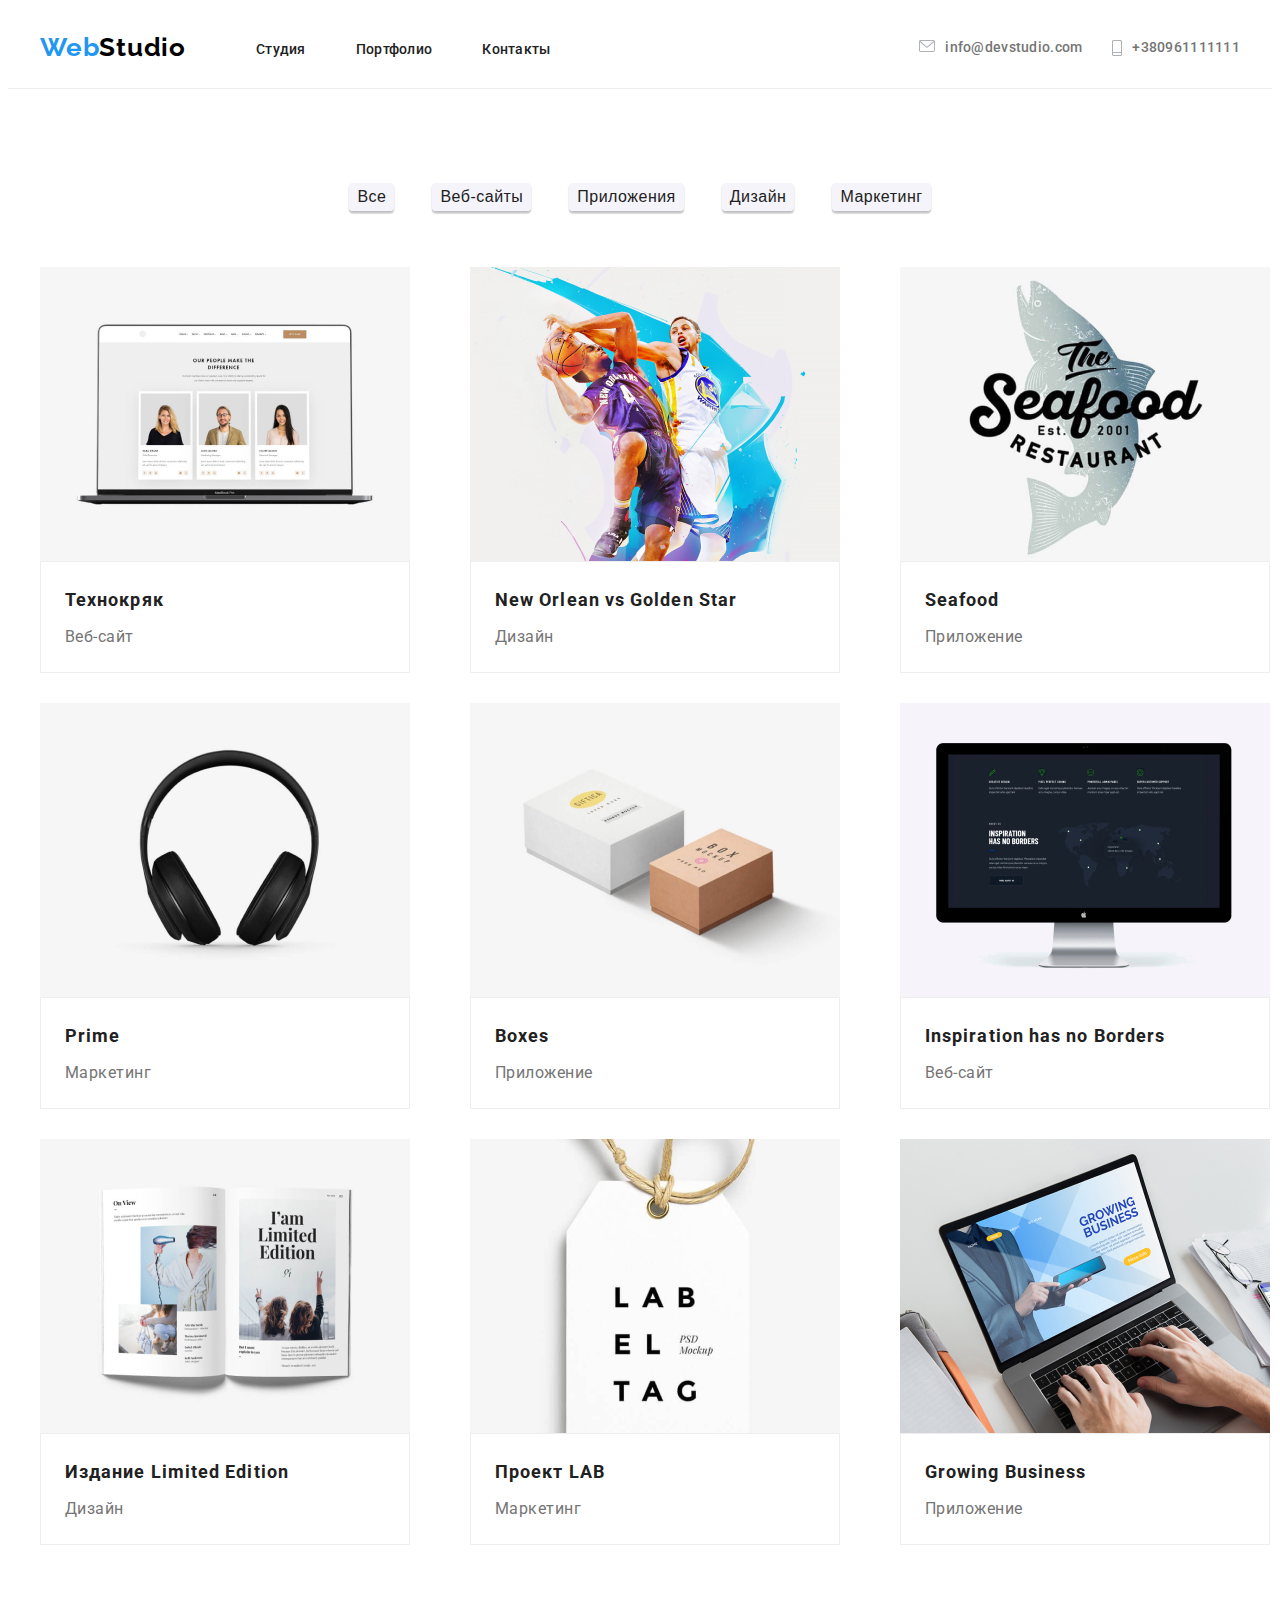
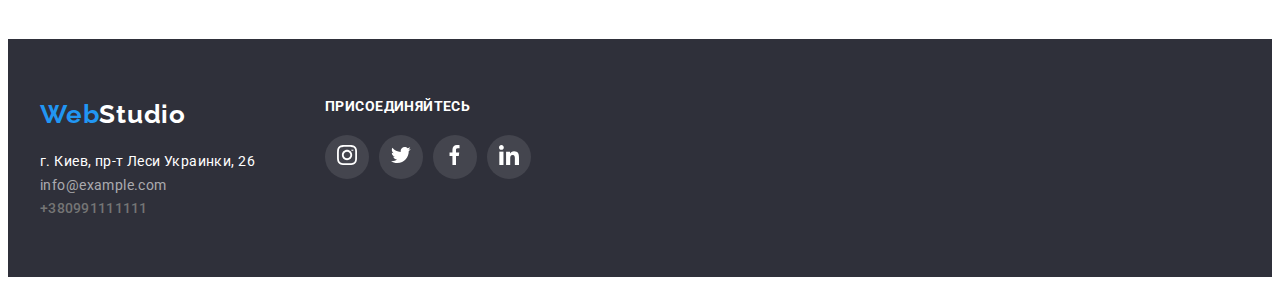
==== commit 5f068e4e: "правки" ====
--- a/portfolio.html
+++ b/portfolio.html
@@ -40,8 +40,10 @@
             </li>
 
             <li class="navigation-item">
-              <a class="navigation-link link" href="./portfolio.html"
-                >Портфолио</a
+              <a
+                class="navigation-link link active-page-link"
+                href="./portfolio.html"
+                ><span class="active">Портфолио</span></a
               >
             </li>
 
@@ -99,7 +101,7 @@
 
           <ul class="about-list-portfolio list">
             <li class="about-link">
-              <a class="teem-list-link-wraper" href=""
+              <a class="teem-list-link-wraper link" href=""
                 ><div class="teem-list-content-wraper">
                   <img
                     class="img-about"
@@ -121,7 +123,7 @@
               >
             </li>
             <li class="about-link">
-              <a class="teem-list-link-wraper" href=""
+              <a class="teem-list-link-wraper link" href=""
                 ><div class="teem-list-content-wraper">
                   <img
                     class="img-about"
@@ -146,7 +148,7 @@
               >
             </li>
             <li class="about-link">
-              <a class="teem-list-link-wraper" href=""
+              <a class="teem-list-link-wraper link" href=""
                 ><div class="teem-list-content-wraper">
                   <img
                     class="img-about"
@@ -168,7 +170,7 @@
               >
             </li>
             <li class="about-link">
-              <a class="teem-list-link-wraper" href="">
+              <a class="teem-list-link-wraper link" href="">
                 <div class="teem-list-content-wraper">
                   <img
                     class="img-about"
@@ -190,7 +192,7 @@
               >
             </li>
             <li class="about-link">
-              <a class="teem-list-link-wraper" href="">
+              <a class="teem-list-link-wraper link" href="">
                 <div class="teem-list-content-wraper">
                   <img
                     class="img-about"
@@ -212,7 +214,7 @@
               >
             </li>
             <li class="about-link">
-              <a class="teem-list-link-wraper" href=""
+              <a class="teem-list-link-wraper link" href=""
                 ><div class="teem-list-content-wraper">
                   <img
                     class="img-about"
@@ -236,7 +238,7 @@
               >
             </li>
             <li class="about-link">
-              <a class="teem-list-link-wraper" href=""
+              <a class="teem-list-link-wraper link" href=""
                 ><div class="teem-list-content-wraper">
                   <img
                     class="img-about"
@@ -258,7 +260,7 @@
               >
             </li>
             <li class="about-link">
-              <a class="teem-list-link-wraper" href=""
+              <a class="teem-list-link-wraper link" href=""
                 ><div class="teem-list-content-wraper">
                   <img
                     class="img-about"
@@ -280,7 +282,7 @@
               >
             </li>
             <li class="about-link">
-              <a class="teem-list-link-wraper" href=""
+              <a class="teem-list-link-wraper link" href=""
                 ><div class="teem-list-content-wraper">
                   <img
                     class="img-about"
--- a/css/style.css
+++ b/css/style.css
@@ -85,6 +85,7 @@
   padding-right: 15px;
   display: flex;
 }
+
 /*===========HEADER==========*/
 .header {
   display: flex;
@@ -99,11 +100,20 @@
   height: 16px;
   margin-right: 10px;
 }
+.active-page-link {
+  color: var(--akcent-color);
+}
+.active-page-link:visited {
+  color: var(--akcent-color);
+}
 .header-icons {
   width: 16px;
   height: 12px;
   margin-right: 10px;
 }
+.header-links-item {
+  fill: var(--vectors);
+}
 
 .header-links-item:hover,
 .header-links-item:focus {
@@ -112,7 +122,7 @@
 }
 .header-links-item:not(:last-child) {
   margin-left: auto;
-  margin-right: 50px;
+  margin-right: 30px;
 }
 .img-about {
   display: flex;
@@ -160,7 +170,12 @@
 .navigation-link:focus {
   color: var(--akcent-color);
 }
+.navigation-link:active {
+  color: var(--akcent-color);
+}
+
 .contact-link {
+  display: flex;
   font-weight: 500;
   font-size: 14px;
   line-height: 1.14;
@@ -171,11 +186,14 @@
   color: var(--second-colour);
 }
 
-.header-icons,
+.contact-link:hover .header-icons,
+.contact-link:focus .header-icons,
 .contact-link:hover,
 .contact-link:focus {
-  color: var(--akcentcolor);
-}
+  color: var(--akcent-color);
+  fill: var(--akcent-color);
+}
+
 .contact-list {
   display: flex;
   align-items: center;
@@ -257,24 +275,21 @@
   background-color: var(--akcent-color);
 }
 .model-btn1 {
-  min-width: 128px;
-
-  left: 576px;
-  top: 174px;
-
   background: var(--secondary-bg-colour);
   border-radius: 4px;
-
-  font-weight: 700;
+  font-weight: 500;
   font-size: 16px;
-  padding-top: 6px;
-  padding-left: 22px;
-  padding-right: 22px;
-  padding-bottom: 6px;
-
-  letter-spacing: 0.06em;
-  border: var(--secondary-bg-colour);
+  padding-top: 3px;
+  padding-left: 6px;
+  padding-right: 6px;
+  padding-bottom: 3px;
+  letter-spacing: 0.03em;
+  border-width: 2px;
+  outline: none;
   color: var(--third-colour);
+  border-color: transparent;
+  transition-duration: 250ms;
+  transition-timing-function: cubic-bezier(0.4, 0, 0.2, 1);
 }
 
 .model-btn:hover,
@@ -285,14 +300,25 @@
 .model-btn1:focus {
   background-color: var(--akcent-color);
   color: var(--first-colour);
-  outline: none;
+  border-color: var(--akcent-color);
+  border-width: 2px;
+  border-color: transparent;
+  cursor: pointer;
+
+  box-shadow: 0px 3px 1px rgba(0, 0, 0, 0.1), 0px 1px 2px rgba(0, 0, 0, 0.08),
+    0px 2px 2px rgba(0, 0, 0, 0.12);
+}
+.model-btn1:active {
+  box-shadow: none;
 }
 
 .herro-list {
   display: flex;
-
   margin-bottom: 56px;
   justify-content: center;
+}
+.herro-list .herro-link + .herro-link {
+  margin-left: 30px;
 }
 /*================ABOUT===========*/
 .about-border {
@@ -337,32 +363,34 @@
   font-weight: 700;
   font-size: 18px;
   line-height: 2;
-
   letter-spacing: 0.06em;
-
   color: var(--third-colour);
-  margin-top: 20px;
   margin-bottom: 4px;
 }
 .about-item {
   font-weight: normal;
   font-size: 16px;
   line-height: 1.87;
-
-  letter-spacing: 0.03em;
-
+  letter-spacing: 0.03em;
   color: var(--second-colour);
-  padding-bottom: 20px;
 }
 .about-item:not(:last-child) {
   margin-right: 30px;
 }
+link {
+  display: block;
+}
 .about-link {
+  transition-duration: 250ms;
+  transition-timing-function: cubic-bezier(0.4, 0, 0.2, 1);
   margin-bottom: 30px;
   margin-right: -30px;
 }
-.about-link:hover,
-.about-link:focus {
+.about-link:hover {
+  box-shadow: 0px 1px 1px rgba(0, 0, 0, 0.12), 0px 4px 4px rgba(0, 0, 0, 0.06),
+    1px 4px 6px rgba(0, 0, 0, 0.16);
+}
+.link:focus {
   box-shadow: 0px 1px 1px rgba(0, 0, 0, 0.12), 0px 4px 4px rgba(0, 0, 0, 0.06),
     1px 4px 6px rgba(0, 0, 0, 0.16);
 }
@@ -373,6 +401,29 @@
 .about {
   padding-top: 94px;
   padding-bottom: 94px;
+  background-color: var(--first-colour);
+}
+.overlay-portfolio {
+  width: 205px;
+  height: 16px;
+
+  font-family: Roboto;
+  font-style: normal;
+  font-weight: bold;
+  font-size: 14px;
+  line-height: 1.14;
+  text-align: center;
+  position: absolute;
+  bottom: 0;
+  left: 0;
+  width: 370px;
+  height: 70px;
+  background-color: rgba(47, 48, 58, 0.8);
+  padding-top: 27px;
+  padding-bottom: 27px;
+  padding-left: 82px;
+  padding-right: 82px;
+  color: var(--first-colour);
 }
 .section3-list {
   display: flex;
@@ -393,17 +444,20 @@
 }
 .section3-item {
   margin-right: 30px;
+  position: relative;
 }
 
 /*===========section4==========*/
 
-/*.about-our-teem-title {
-  margin-bottom: 60px;
-}*/
+.about {
+  background-color: var(--secondary-bg-colour);
+}
 .section4-item {
   box-shadow: 0px 1px 3px rgba(0, 0, 0, 0.12), 0px 1px 1px rgba(0, 0, 0, 0.14),
     0px 2px 1px rgba(0, 0, 0, 0.2);
   border-radius: 0px 0px 4px 4px;
+  width: 270px;
+  background: var(--second-colour);
 }
 .section4-item:not(:last-child) {
   margin-right: 30px;
@@ -419,6 +473,7 @@
 .section4-list {
   display: flex;
   justify-content: space-between;
+  margin: 0 auto;
 }
 
 .section4-title {
@@ -448,18 +503,31 @@
   height: 44px;
   border-radius: 50%;
   background-color: var(--first-colour);
-}
-.social-list-link:hover,
-.social-list-link:focus {
-  background-color: var(--akcent-color);
-  fill: var(--first-colour);
-}
+  transition-duration: 250ms;
+  transition-timing-function: cubic-bezier(0.4, 0, 0.2, 1);
+}
+.icons-thumb {
+  display: flex;
+  height: 44px;
+  width: 44px;
+  justify-content: center;
+  align-items: center;
+  border-radius: 50%;
+}
+
 .social-list {
   display: flex;
   justify-content: space-between;
 }
 .social-list-icon {
   fill: var(--vectors);
+}
+.social-list-link:focus .icons-thumb,
+.social-list-link:hover .icons-thumb,
+.social-list-link:focus .social-list-icon,
+.social-list-link:hover .social-list-icon {
+  fill: var(--first-colour);
+  background-color: var(--akcent-color);
 }
 /*==========components=======*/
 .logo-light-teme {
@@ -469,42 +537,45 @@
   color: var(--first-colour);
 }
 /*===========Partners=========*/
-
+.partners-icon {
+  fill: var(--vectors);
+}
 .partners-link {
+  transition-duration: 2350ms;
+  transition-timing-function: cubic-bezier(0.4, 0, 0.2, 1);
+
+  box-sizing: border-box;
+
+  display: flex;
+  align-items: center;
+  justify-content: center;
+  fill: var(--vectors);
+}
+.partners-thumb {
   width: 170px;
   height: 90px;
-  border: 1px solid #afb1b8;
-  box-sizing: border-box;
+  border: 1px solid var(--vectors);
   border-radius: 4px;
   display: flex;
-  align-items: center;
   justify-content: center;
-  fill: var(--vectors);
-}
-.partners-thumb :hover,
-.partners-thumb:focus {
+  align-items: center;
+}
+
+.partners-list {
+  display: flex;
+  justify-content: space-between;
+}
+.partners-link:hover .partners-icon {
   fill: var(--akcent-color);
-  background-color: var(--first-colour);
-}
-.partners-list {
-  display: flex;
-  align-items: center;
-  justify-content: space-between;
-}
-.partners-link:hover .partners-icon .partners-link:focus .partners-icon {
-  fill: var(--akcent-color);
-  border-color: var(--akcent-color);
-}
-.partners-item:hover,
-.partners-icon .partners-link:focus {
-  fill: var(--akcent-color);
+}
+.partners-link:hover .partners-thumb {
   border: 1px solid var(--akcent-color);
-  border-radius: 4px;
-} /*
-.partners-icon:hover
-.partners-icon:focus{
- color: var(--akcent-color);
-}*/
+}
+.partners-icon {
+  transition-duration: 250ms;
+  transition-timing-function: cubic-bezier(0.4, 0, 0.2, 1);
+}
+
 .container-partners {
   width: 1200px;
   margin: 0 auto;
@@ -518,6 +589,7 @@
   background-color: var(--background-colour);
 }
 .footer-container {
+  display: flex;
   width: 1200px;
   margin: 0 auto;
   padding-left: 15px;
@@ -533,6 +605,8 @@
 }
 
 .adress-item {
+  transition-duration: 250ms;
+  transition-timing-function: cubic-bezier(0.4, 0, 0.2, 1);
   font-weight: 400;
   font-size: 14px;
   line-height: 1.71;
@@ -543,6 +617,8 @@
   color: var(--first-colour);
 }
 .adress-mail {
+  transition-duration: 250ms;
+  transition-timing-function: cubic-bezier(0.4, 0, 0.2, 1);
   font-weight: 400;
   font-size: 14px;
   line-height: 1.71;
@@ -552,6 +628,8 @@
   color: rgba(255, 255, 255, 0.6);
 }
 .adress-tel {
+  transition-duration: 250ms;
+  transition-timing-function: cubic-bezier(0.4, 0, 0.2, 1);
   font-weight: 500;
   font-size: 14px;
   line-height: 1.14;
@@ -560,6 +638,8 @@
   color: var(--second-colour);
 }
 .adreess-link {
+  transition-duration: 4250ms;
+  transition-timing-function: cubic-bezier(0.4, 0, 0.2, 1);
   margin-top: 20px;
 }
 .adress-item:hover,
@@ -587,6 +667,8 @@
   justify-content: space-between;
 }
 .icon-item-link {
+  transition-duration: 250ms;
+  transition-timing-function: cubic-bezier(0.4, 0, 0.2, 1);
   display: flex;
   justify-content: center;
   align-items: center;
@@ -646,7 +728,7 @@
   top: 0;
   left: 0;
   width: 100vw;
-
+  height: 100vh;
   transition: all 250ms linear;
 }
 .modal {
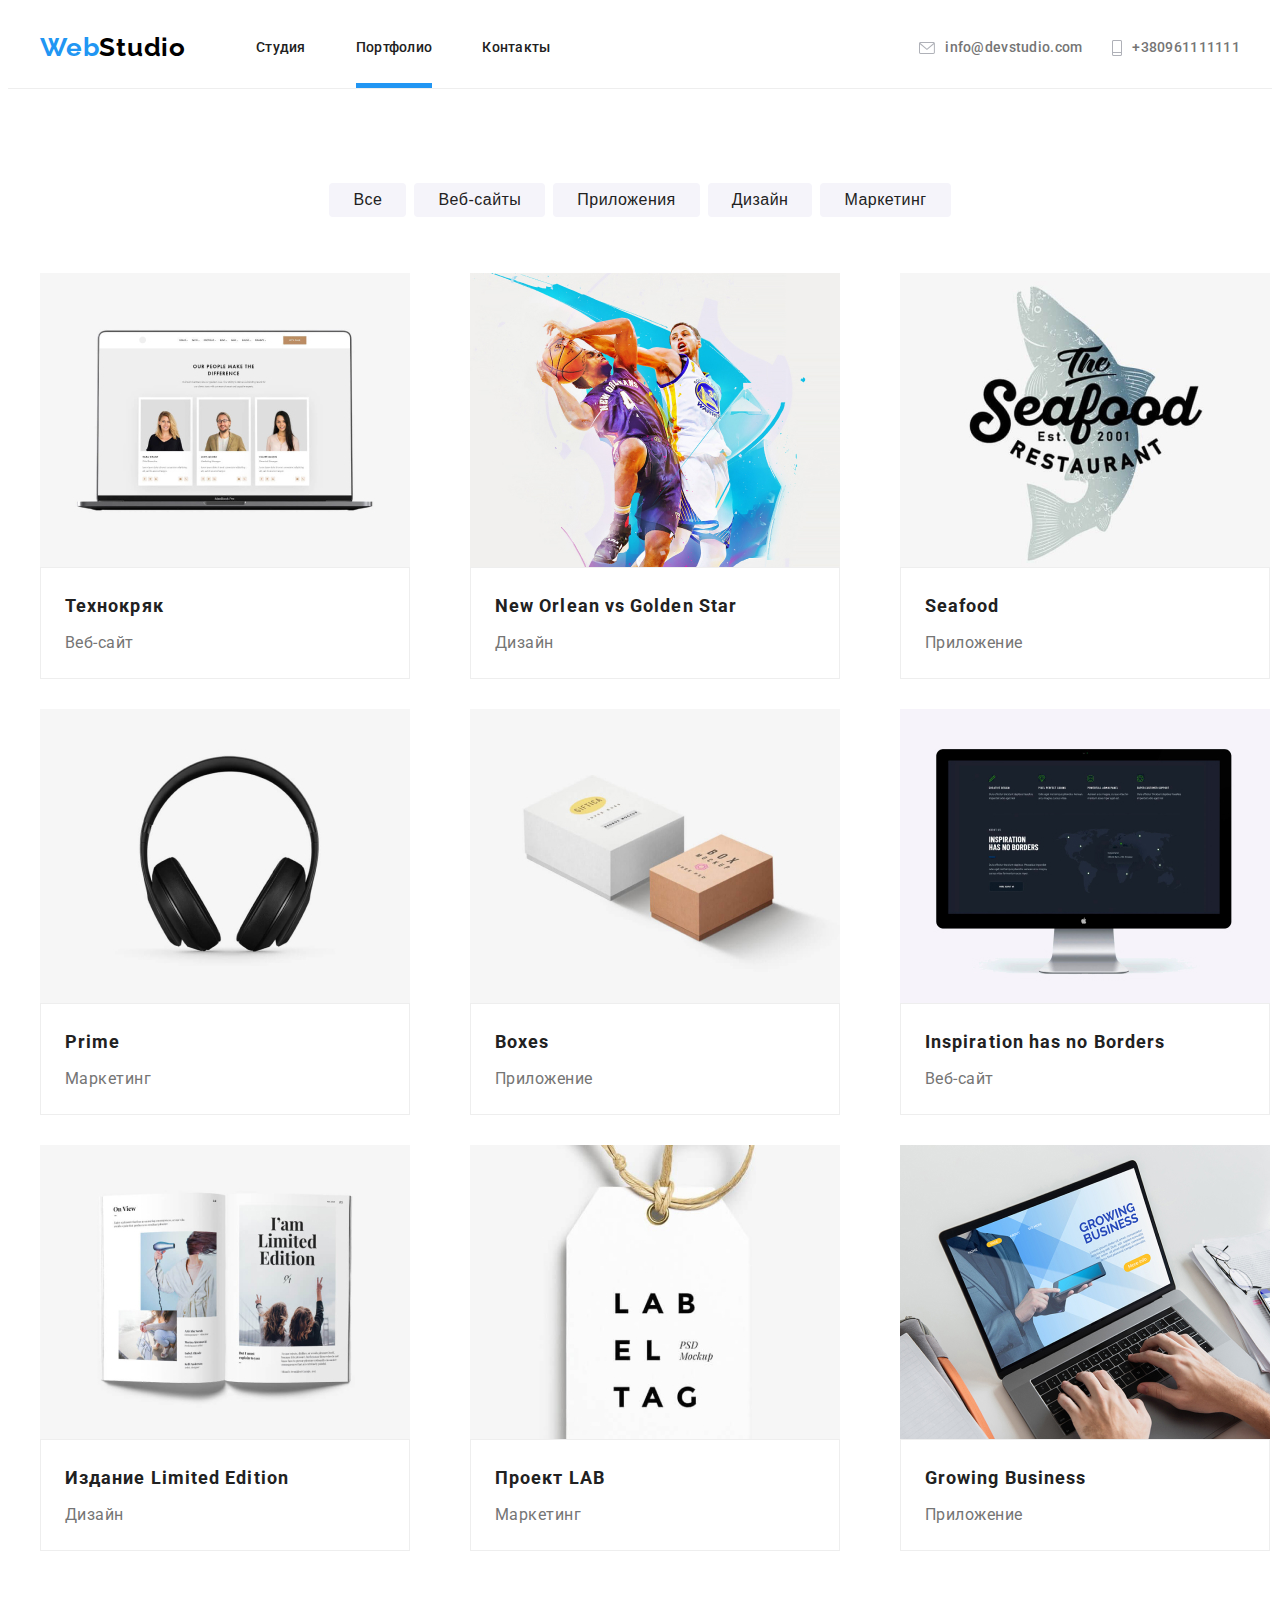
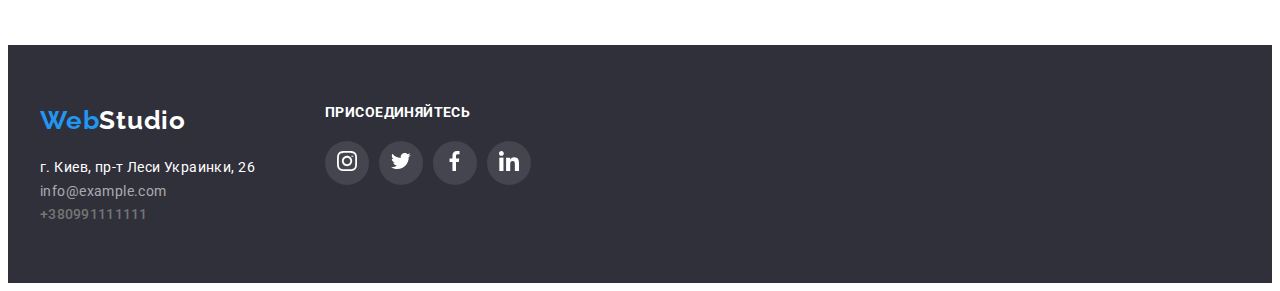
==== commit 2339fee8: "правки" ====
--- a/portfolio.html
+++ b/portfolio.html
@@ -277,7 +277,7 @@
                 </div>
                 <div class="about-border-portfolio">
                   <h2 class="about-title-portfolio">Проект LAB</h2>
-                  <p class="about-item link" href="">Маркетинг</p>
+                  <p class="about-item link">Маркетинг</p>
                 </div></a
               >
             </li>
@@ -299,7 +299,7 @@
                 </div>
                 <div class="about-border-portfolio">
                   <h2 class="about-title-portfolio">Growing Business</h2>
-                  <p class="about-item link" href="">Приложение</p>
+                  <p class="about-item link">Приложение</p>
                 </div></a
               >
             </li>
--- a/css/style.css
+++ b/css/style.css
@@ -102,10 +102,14 @@
 }
 .active-page-link {
   color: var(--akcent-color);
+  position: relative;
+  transition-duration: 250ms;
+  transition-timing-function: cubic-bezier(0.4, 0, 0.2, 1);
 }
 .active-page-link:visited {
   color: var(--akcent-color);
 }
+
 .header-icons {
   width: 16px;
   height: 12px;
@@ -157,6 +161,7 @@
   color: var(--fourth-colour);
 }
 .navigation-link {
+  display: block;
   font-size: 14px;
   font-weight: 500;
   line-height: 1.14;
@@ -165,10 +170,31 @@
   color: var(--third-colour);
   padding-top: 32px;
   padding-bottom: 32px;
-}
+  position: relative;
+}
+
+.active-page-link::after {
+  content: '';
+  width: 100%;
+  height: 5px;
+  background-color: var(--akcent-color);
+  display: block;
+  position: absolute;
+  left: 0;
+  bottom: 0;
+  opacity: 0;
+  transition: opacity 250ms cubic-bezier(0.4, 0, 0.2, 1);
+}
+
+.active-page-link::after {
+  opacity: 1;
+}
+
 .navigation-link:hover,
 .navigation-link:focus {
   color: var(--akcent-color);
+  transition-duration: 250ms;
+  transition-timing-function: cubic-bezier(0.4, 0, 0.2, 1);
 }
 .navigation-link:active {
   color: var(--akcent-color);
@@ -176,6 +202,7 @@
 
 .contact-link {
   display: flex;
+  align-items: center;
   font-weight: 500;
   font-size: 14px;
   line-height: 1.14;
@@ -192,6 +219,8 @@
 .contact-link:focus {
   color: var(--akcent-color);
   fill: var(--akcent-color);
+  transition-duration: 250ms;
+  transition-timing-function: cubic-bezier(0.4, 0, 0.2, 1);
 }
 
 .contact-list {
@@ -217,8 +246,6 @@
 }
 
 .herro-link {
-  box-shadow: 0px 3px 1px rgba(0, 0, 0, 0.1), 0px 1px 2px rgba(0, 0, 0, 0.08),
-    0px 2px 2px rgba(0, 0, 0, 0.12);
   border-radius: 4px;
 }
 
@@ -273,16 +300,18 @@
   color: var(--first-colour);
   padding: 10px 32px;
   background-color: var(--akcent-color);
+  transition-duration: 250ms;
+  transition-timing-function: cubic-bezier(0.4, 0, 0.2, 1);
 }
 .model-btn1 {
   background: var(--secondary-bg-colour);
   border-radius: 4px;
   font-weight: 500;
   font-size: 16px;
-  padding-top: 3px;
-  padding-left: 6px;
-  padding-right: 6px;
-  padding-bottom: 3px;
+  padding-top: 6px;
+  padding-left: 22px;
+  padding-right: 22px;
+  padding-bottom: 6px;
   letter-spacing: 0.03em;
   border-width: 2px;
   outline: none;
@@ -295,6 +324,8 @@
 .model-btn:hover,
 .model-btn:focus {
   background-color: var(--akcent-color);
+  transition-duration: 250ms;
+  transition-timing-function: cubic-bezier(0.4, 0, 0.2, 1);
 }
 .model-btn1:hover,
 .model-btn1:focus {
@@ -307,6 +338,8 @@
 
   box-shadow: 0px 3px 1px rgba(0, 0, 0, 0.1), 0px 1px 2px rgba(0, 0, 0, 0.08),
     0px 2px 2px rgba(0, 0, 0, 0.12);
+  transition-duration: 250ms;
+  transition-timing-function: cubic-bezier(0.4, 0, 0.2, 1);
 }
 .model-btn1:active {
   box-shadow: none;
@@ -317,9 +350,9 @@
   margin-bottom: 56px;
   justify-content: center;
 }
-.herro-list .herro-link + .herro-link {
-  margin-left: 30px;
-}
+/*.herro-list .herro-link + .herro-link {
+  margin-left: 30px;*/
+
 /*================ABOUT===========*/
 .about-border {
   border: solid 1px;
@@ -493,7 +526,7 @@
   text-align: center;
   letter-spacing: 0.03em;
   color: var(--second-colour);
-  padding-bottom: 30px;
+  margin-bottom: 30px;
 }
 .social-list-link {
   display: flex;
@@ -503,8 +536,6 @@
   height: 44px;
   border-radius: 50%;
   background-color: var(--first-colour);
-  transition-duration: 250ms;
-  transition-timing-function: cubic-bezier(0.4, 0, 0.2, 1);
 }
 .icons-thumb {
   display: flex;
@@ -528,6 +559,8 @@
 .social-list-link:hover .social-list-icon {
   fill: var(--first-colour);
   background-color: var(--akcent-color);
+  transition-duration: 250ms;
+  transition-timing-function: cubic-bezier(0.4, 0, 0.2, 1);
 }
 /*==========components=======*/
 .logo-light-teme {
@@ -537,6 +570,10 @@
   color: var(--first-colour);
 }
 /*===========Partners=========*/
+.partners {
+  padding-top: 94px;
+  padding-bottom: 94px;
+}
 .partners-icon {
   fill: var(--vectors);
 }
@@ -567,13 +604,24 @@
 }
 .partners-link:hover .partners-icon {
   fill: var(--akcent-color);
+  transition-duration: 250ms;
+  transition-timing-function: cubic-bezier(0.4, 0, 0.2, 1);
 }
 .partners-link:hover .partners-thumb {
   border: 1px solid var(--akcent-color);
-}
-.partners-icon {
-  transition-duration: 250ms;
-  transition-timing-function: cubic-bezier(0.4, 0, 0.2, 1);
+  transition-duration: 250ms;
+  transition-timing-function: cubic-bezier(0.4, 0, 0.2, 1);
+}
+
+.partners-link:focus .partners-icon {
+  fill: var(--akcent-color);
+  transition-duration: 250ms;
+  transition-timing-function: cubic-bezier(0.4, 0, 0.2, 1);
+}
+.partners-link:focus .partners-thumb {
+  border: 1px solid var(--akcent-color);
+
+  outline: none;
 }
 
 .container-partners {
@@ -581,12 +629,11 @@
   margin: 0 auto;
   padding-left: 15px;
   padding-right: 15px;
-  padding-top: 94px;
-  padding-bottom: 94px;
 }
 /*=========footer=======*/
 footer {
   background-color: var(--background-colour);
+  padding: 60px 0;
 }
 .footer-container {
   display: flex;
@@ -594,8 +641,6 @@
   margin: 0 auto;
   padding-left: 15px;
   padding-right: 15px;
-  padding-top: 60px;
-  padding-bottom: 60px;
 }
 .adress {
   margin-top: 20px;
@@ -634,25 +679,30 @@
   font-size: 14px;
   line-height: 1.14;
   letter-spacing: 0.02em;
-  margin-bottom: 9px;
+
   color: var(--second-colour);
 }
 .adreess-link {
-  transition-duration: 4250ms;
-  transition-timing-function: cubic-bezier(0.4, 0, 0.2, 1);
-  margin-top: 20px;
+  transition-duration: 250ms;
+  transition-timing-function: cubic-bezier(0.4, 0, 0.2, 1);
 }
 .adress-item:hover,
 .adress-item:focus {
   color: var(--akcent-color);
+  transition-duration: 250ms;
+  transition-timing-function: cubic-bezier(0.4, 0, 0.2, 1);
 }
 .adress-tel:hover,
 .adress-tel:focus {
   color: var(--akcent-color);
+  transition-duration: 250ms;
+  transition-timing-function: cubic-bezier(0.4, 0, 0.2, 1);
 }
 .adress-mail:hover,
 .adress-mail:focus {
   color: var(--akcent-color);
+  transition-duration: 250ms;
+  transition-timing-function: cubic-bezier(0.4, 0, 0.2, 1);
 }
 .icon-list {
   display: flex;
@@ -667,8 +717,6 @@
   justify-content: space-between;
 }
 .icon-item-link {
-  transition-duration: 250ms;
-  transition-timing-function: cubic-bezier(0.4, 0, 0.2, 1);
   display: flex;
   justify-content: center;
   align-items: center;
@@ -680,6 +728,8 @@
 .icon-item-link:hover,
 .icon-item-link:focus {
   background-color: var(--akcent-color);
+  transition-duration: 250ms;
+  transition-timing-function: cubic-bezier(0.4, 0, 0.2, 1);
 }
 .footer-icons {
   fill: var(--first-colour);
@@ -705,10 +755,7 @@
   left: 0;
   background: rgba(33, 150, 243, 0.9);
   color: var(--first-colour);
-  padding-top: 63px;
-  padding-right: 24px;
-  padding-bottom: 63px;
-  padding-left: 24px;
+
   height: 100%;
   overflow: scroll;
   transform: translateY(100%);
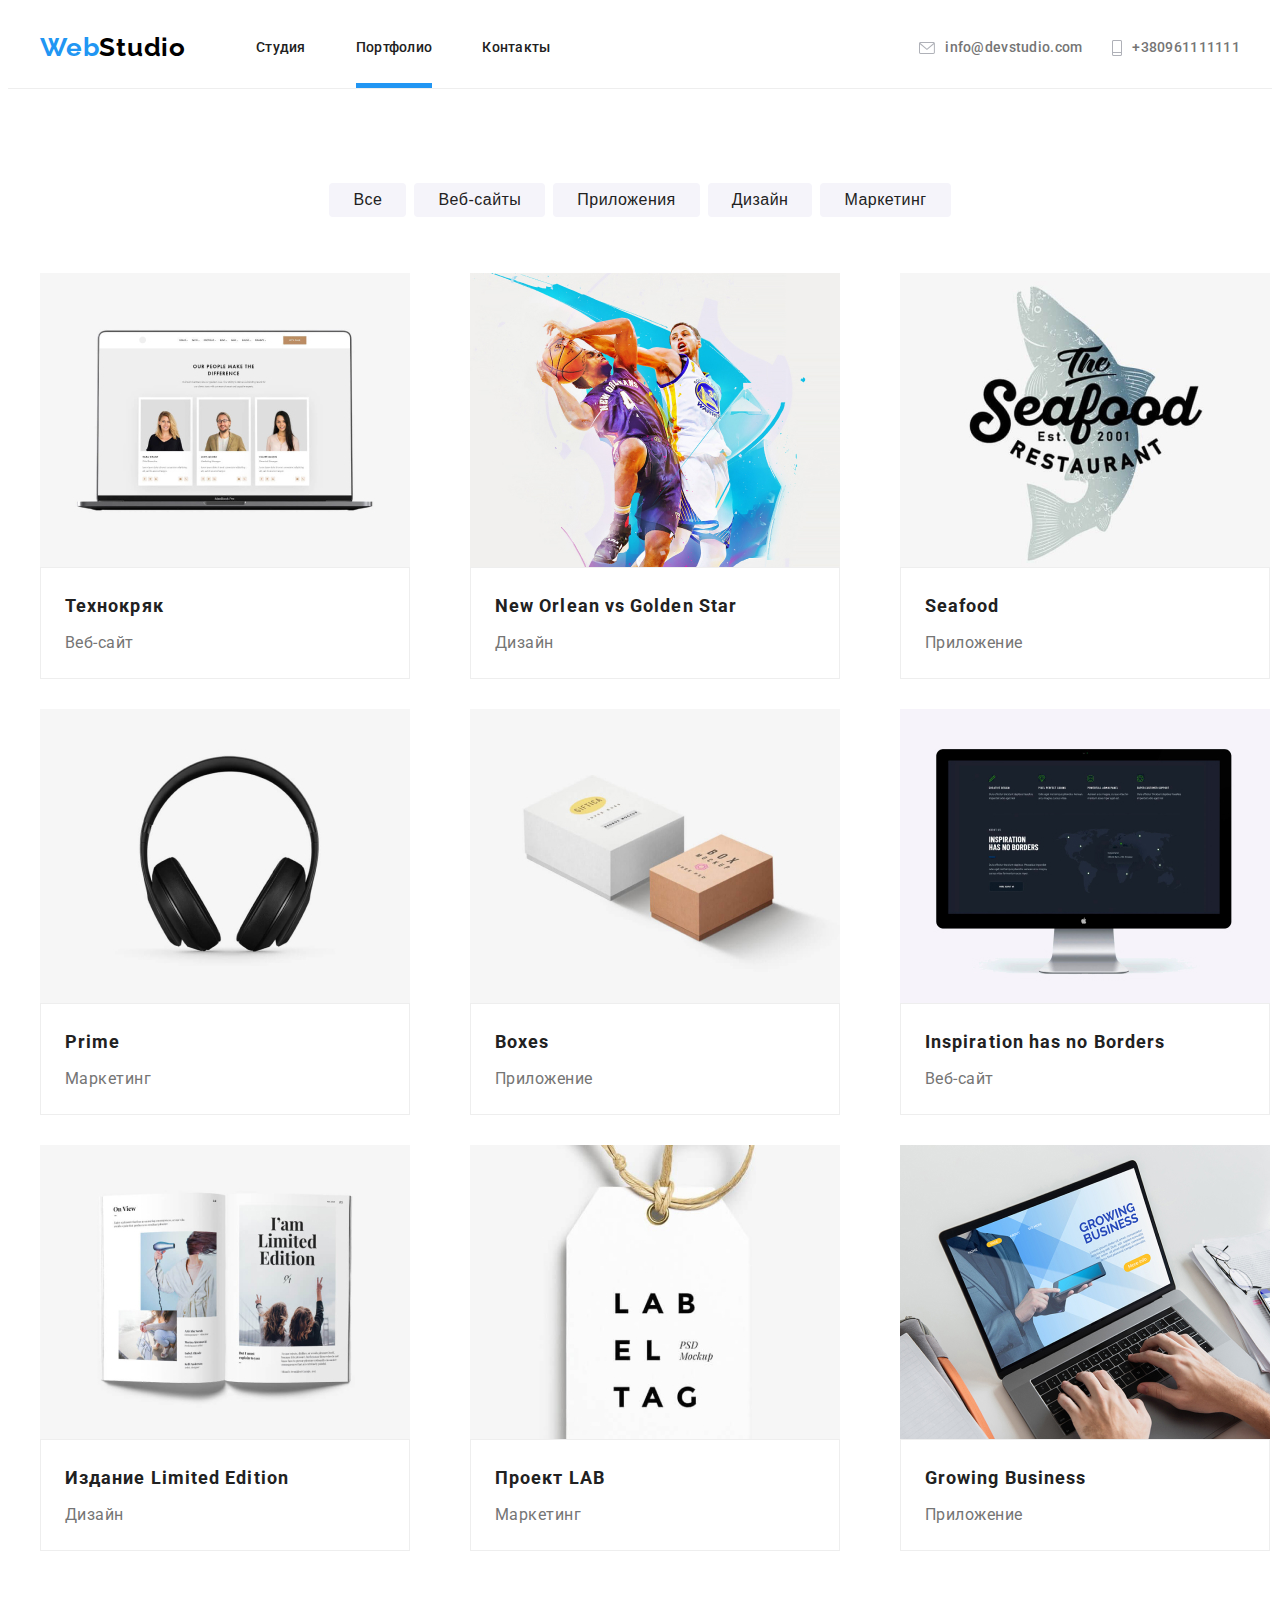
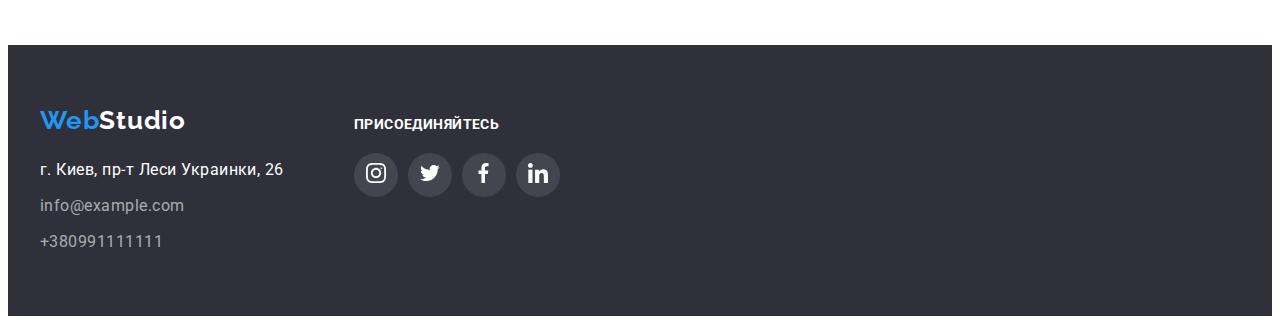
==== commit 8f5c9a5c: "правки" ====
--- a/portfolio.html
+++ b/portfolio.html
@@ -327,20 +327,20 @@
                   >г. Киев, пр-т Леси Украинки, 26</a
                 >
               </li>
-              <li>
-                <a class="adress-mail link" href="mailto:info@example.com"
+              <li class="adreess-link">
+                <a class="footer-contacts link" href="mailto:info@example.com"
                   >info@example.com</a
                 >
               </li>
-              <li>
-                <a class="adress-tel link" href="+380991111111"
+              <li class="adreess-link">
+                <a class="footer-contacts link" href="+380991111111"
                   >+380991111111</a
                 >
               </li>
             </ul>
           </address>
         </div>
-        <div class="footer-wraper">
+        <div class="footer-wraper-social">
           <p class="invitation">Присоединяйтесь</p>
           <ul class="icon-list list">
             <li class="icon-list-item">
--- a/css/style.css
+++ b/css/style.css
@@ -171,6 +171,7 @@
   padding-top: 32px;
   padding-bottom: 32px;
   position: relative;
+  transition: color 250ms cubic-bezier(0.4, 0, 0.2, 1);
 }
 
 .active-page-link::after {
@@ -209,17 +210,19 @@
   letter-spacing: 0.02em;
   padding-top: 32px;
   padding-bottom: 32px;
-
+  transition: color 250ms cubic-bezier(0.4, 0, 0.2, 1);
   color: var(--second-colour);
 }
-
+.header-icons {
+  transition: fill 250ms cubic-bezier(0.4, 0, 0.2, 1);
+}
 .contact-link:hover .header-icons,
 .contact-link:focus .header-icons,
 .contact-link:hover,
 .contact-link:focus {
   color: var(--akcent-color);
   fill: var(--akcent-color);
-  transition-duration: 250ms;
+  transition: color 250ms cubic-bezier(0.4, 0, 0.2, 1);
   transition-timing-function: cubic-bezier(0.4, 0, 0.2, 1);
 }
 
@@ -314,11 +317,12 @@
   padding-bottom: 6px;
   letter-spacing: 0.03em;
   border-width: 2px;
-  outline: none;
+
   color: var(--third-colour);
   border-color: transparent;
-  transition-duration: 250ms;
-  transition-timing-function: cubic-bezier(0.4, 0, 0.2, 1);
+  transition: color 250ms cubic-bezier(0.4, 0, 0.2, 1),
+    background-color 250ms cubic-bezier(0.4, 0, 0.2, 1),
+    box-shadow 250ms cubic-bezier(0.4, 0, 0.2, 1);
 }
 
 .model-btn:hover,
@@ -331,27 +335,19 @@
 .model-btn1:focus {
   background-color: var(--akcent-color);
   color: var(--first-colour);
-  border-color: var(--akcent-color);
-  border-width: 2px;
-  border-color: transparent;
   cursor: pointer;
-
   box-shadow: 0px 3px 1px rgba(0, 0, 0, 0.1), 0px 1px 2px rgba(0, 0, 0, 0.08),
     0px 2px 2px rgba(0, 0, 0, 0.12);
-  transition-duration: 250ms;
-  transition-timing-function: cubic-bezier(0.4, 0, 0.2, 1);
-}
-.model-btn1:active {
+}
+/*.model-btn1:active {
   box-shadow: none;
-}
+}*/
 
 .herro-list {
   display: flex;
   margin-bottom: 56px;
   justify-content: center;
 }
-/*.herro-list .herro-link + .herro-link {
-  margin-left: 30px;*/
 
 /*================ABOUT===========*/
 .about-border {
@@ -437,30 +433,27 @@
   background-color: var(--first-colour);
 }
 .overlay-portfolio {
-  width: 205px;
-  height: 16px;
-
-  font-family: Roboto;
-  font-style: normal;
+  width: 100%;
+  height: 70px;
+  display: flex;
+  position: absolute;
+
+  justify-content: center;
+  align-items: center;
   font-weight: bold;
   font-size: 14px;
   line-height: 1.14;
+  letter-spacing: 0.03em;
+  color: var(--first-colour);
   text-align: center;
-  position: absolute;
+  text-transform: uppercase;
   bottom: 0;
   left: 0;
-  width: 370px;
-  height: 70px;
-  background-color: rgba(47, 48, 58, 0.8);
-  padding-top: 27px;
-  padding-bottom: 27px;
-  padding-left: 82px;
-  padding-right: 82px;
-  color: var(--first-colour);
+  background: rgba(47, 48, 58, 0.8);
 }
 .section3-list {
   display: flex;
-  /* justify-content: space-between;*/
+  justify-content: space-between;
 }
 .about-title {
   font-weight: 700;
@@ -476,7 +469,7 @@
   padding-top: 47px;
 }
 .section3-item {
-  margin-right: 30px;
+  /* margin-right: 30px;*/
   position: relative;
 }
 
@@ -635,56 +628,47 @@
   background-color: var(--background-colour);
   padding: 60px 0;
 }
+
 .footer-container {
-  display: flex;
+  padding: 0 15px;
   width: 1200px;
   margin: 0 auto;
-  padding-left: 15px;
-  padding-right: 15px;
+  display: flex;
+  align-items: baseline;
 }
 .adress {
+  display: block;
+  font-style: normal;
+  font-weight: 400;
+  line-height: 1.71;
+  letter-spacing: 0.03em;
   margin-top: 20px;
 }
 .footer-wraper {
-  display: inline-block;
+  margin-right: 70px;
 }
 
 .adress-item {
-  transition-duration: 250ms;
-  transition-timing-function: cubic-bezier(0.4, 0, 0.2, 1);
+  color: var(--first-colour);
+  transition: color 250ms cubic-bezier(0.4, 0, 0.2, 1);
+  color: var(--first-colour);
+}
+
+.footer-contacts {
+  display: block;
   font-weight: 400;
-  font-size: 14px;
   line-height: 1.71;
-  margin-bottom: 20px;
-  letter-spacing: 0.03em;
+  letter-spacing: 0.03em;
+  color: rgba(255, 255, 255, 0.6);
+  transition: color 250ms cubic-bezier(0.4, 0, 0.2, 1);
+}
+.adreess-link:not(:last-child) {
   margin-bottom: 9px;
-
-  color: var(--first-colour);
-}
-.adress-mail {
-  transition-duration: 250ms;
-  transition-timing-function: cubic-bezier(0.4, 0, 0.2, 1);
-  font-weight: 400;
-  font-size: 14px;
-  line-height: 1.71;
-  margin-bottom: 9px;
-  letter-spacing: 0.03em;
-
-  color: rgba(255, 255, 255, 0.6);
-}
-.adress-tel {
-  transition-duration: 250ms;
-  transition-timing-function: cubic-bezier(0.4, 0, 0.2, 1);
-  font-weight: 500;
-  font-size: 14px;
-  line-height: 1.14;
-  letter-spacing: 0.02em;
-
-  color: var(--second-colour);
-}
-.adreess-link {
-  transition-duration: 250ms;
-  transition-timing-function: cubic-bezier(0.4, 0, 0.2, 1);
+}
+
+.footer-wraper-social {
+  width: 206px;
+  height: 80px;
 }
 .adress-item:hover,
 .adress-item:focus {
@@ -692,26 +676,18 @@
   transition-duration: 250ms;
   transition-timing-function: cubic-bezier(0.4, 0, 0.2, 1);
 }
-.adress-tel:hover,
-.adress-tel:focus {
+.footer-contacts:hover,
+.footer-contacts:focus {
   color: var(--akcent-color);
   transition-duration: 250ms;
   transition-timing-function: cubic-bezier(0.4, 0, 0.2, 1);
 }
-.adress-mail:hover,
-.adress-mail:focus {
-  color: var(--akcent-color);
-  transition-duration: 250ms;
-  transition-timing-function: cubic-bezier(0.4, 0, 0.2, 1);
-}
+
 .icon-list {
   display: flex;
-  align-items: center;
-}
-
-.footer-wraper:not(:last-child) {
-  margin-right: 70px;
-}
+  justify-content: space-between;
+}
+
 .icon-list-item {
   box-sizing: inherit;
   justify-content: space-between;
@@ -724,6 +700,7 @@
   height: 44px;
   border-radius: 50%;
   background-color: var(--footervectorsbg);
+  transition: background-color 250ms cubic-bezier(0.4, 0, 0.2, 1);
 }
 .icon-item-link:hover,
 .icon-item-link:focus {
@@ -749,18 +726,25 @@
 .icon-list-item:not(:last-child) {
   margin-right: 10px;
 }
+
+/*==============END FOOTER===========*/
+
 .overlay {
   position: absolute;
+  height: 294px;
+  left: 0;
   top: 0;
-  left: 0;
+  transform: translateY(101%);
+  transition: transform 250ms;
   background: rgba(33, 150, 243, 0.9);
+  width: 370px;
+  padding: 63px 24px;
+  font-size: 18px;
+  line-height: 1.56;
+  vertical-align: top;
+  letter-spacing: 0.03em;
   color: var(--first-colour);
-
-  height: 100%;
-  overflow: scroll;
-  transform: translateY(100%);
-  transition: transform 250ms;
-  transition-timing-function: cubic-bezier(0.4, 0, 0.2, 1);
+  overflow: auto;
 }
 .teem-list-content-wraper {
   position: relative;
@@ -769,6 +753,11 @@
 .teem-list-link-wraper:hover .overlay,
 .teem-list-link-wraper:focus .overlay {
   transform: translateY(0%);
+}
+.teem-list-link-wraper:hover,
+.teem-list-link-wraper:focus {
+  box-shadow: 0px 1px 1px rgba(0, 0, 0, 0.12), 0px 4px 4px rgba(0, 0, 0, 0.06),
+    1px 4px 6px rgba(0, 0, 0, 0.16);
 }
 .backdrop {
   position: fixed;
@@ -803,3 +792,11 @@
   visibility: hidden;
   pointer-events: none;
 }
+.about-list-portfolio:focus {
+  box-shadow: 0px 1px 1px rgba(0, 0, 0, 0.12), 0px 4px 4px rgba(0, 0, 0, 0.06),
+    1px 4px 6px rgba(0, 0, 0, 0.16);
+}
+.teem-list-content-wraper:focus {
+  box-shadow: 0px 1px 1px rgba(0, 0, 0, 0.12), 0px 4px 4px rgba(0, 0, 0, 0.06),
+    1px 4px 6px rgba(0, 0, 0, 0.16);
+}
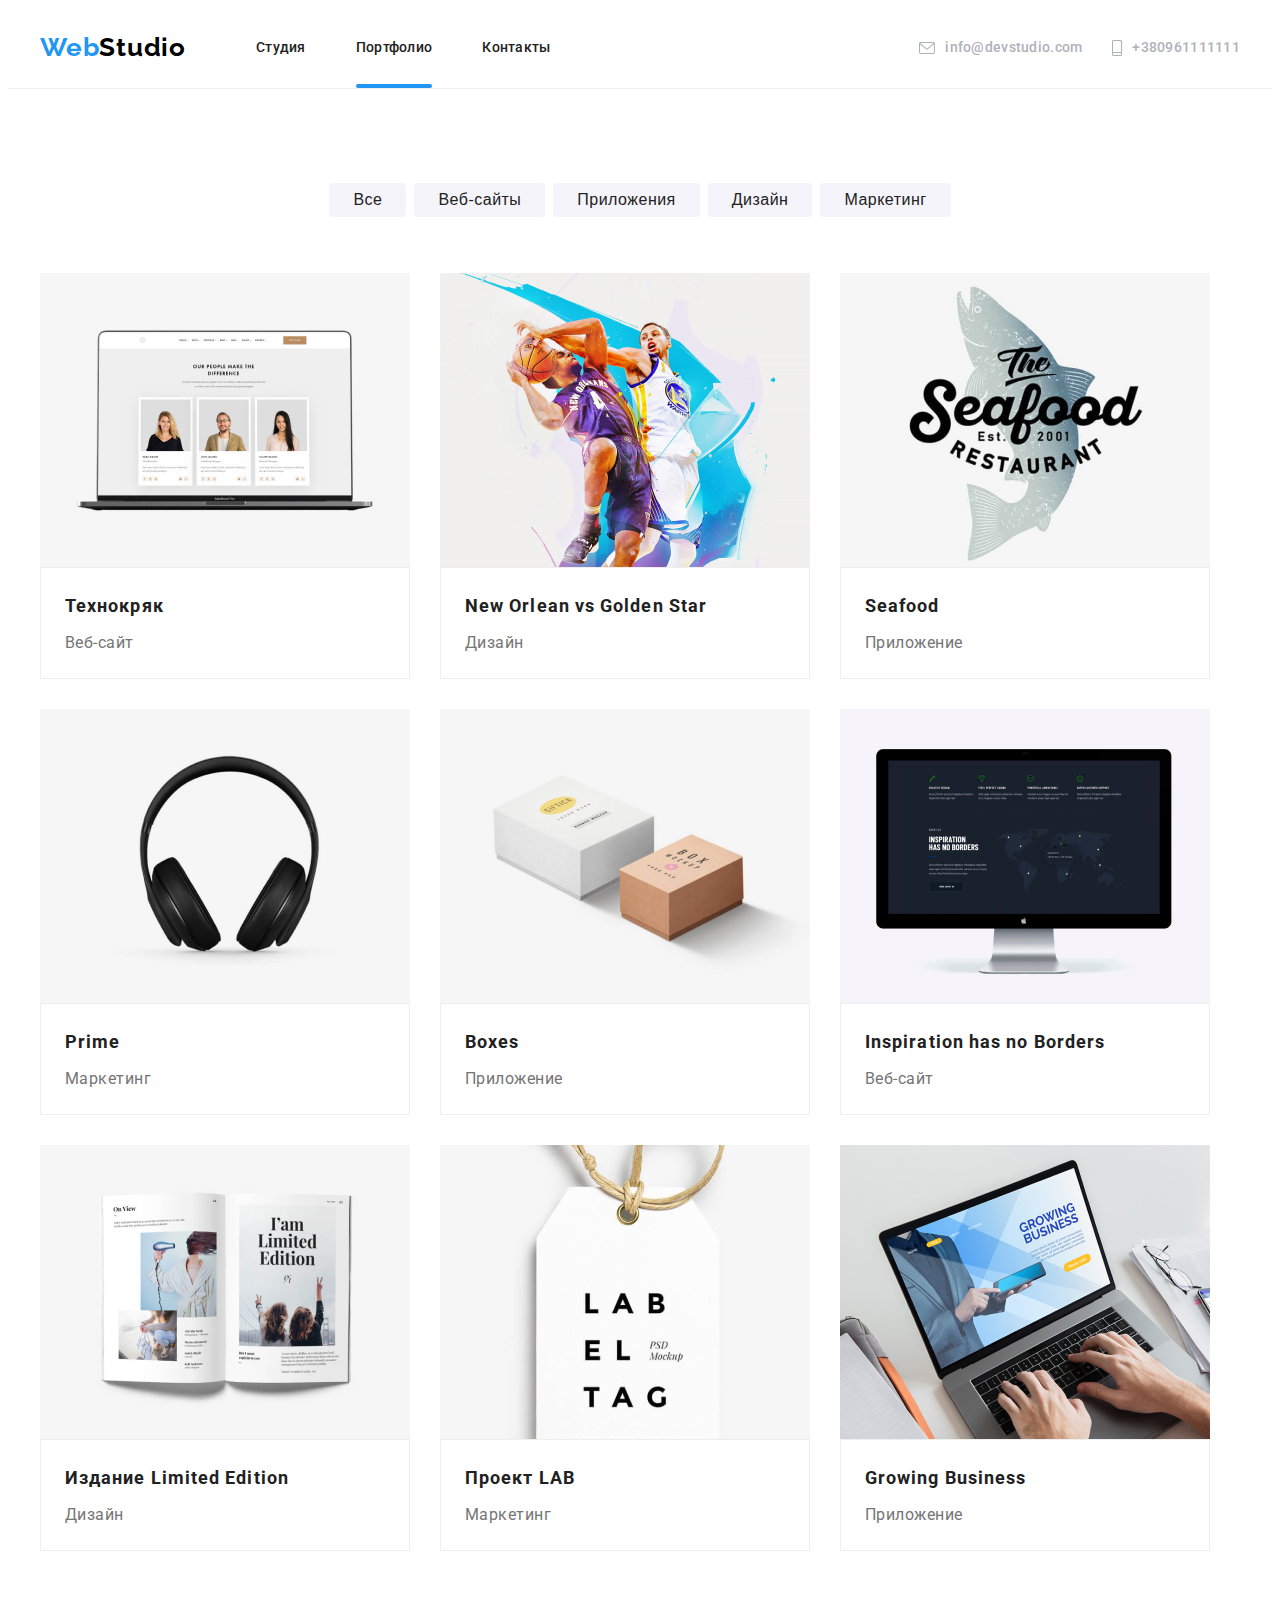
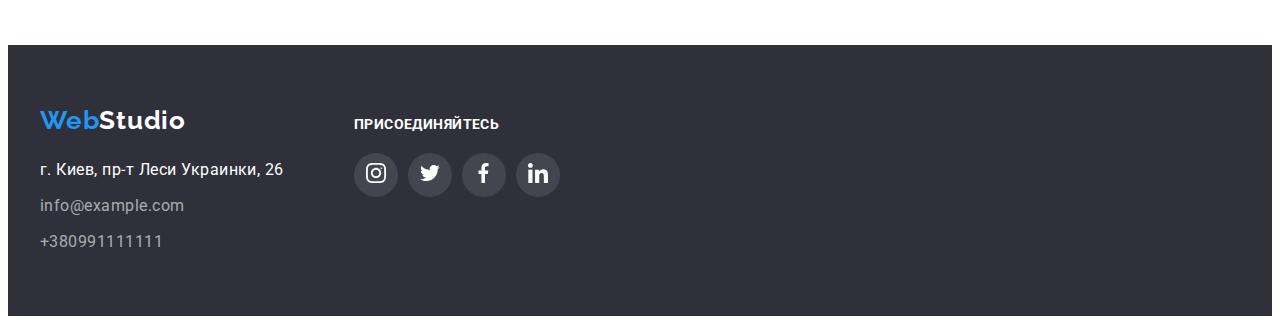
==== commit 6bdec3a9: "убрал лишнее" ====
--- a/portfolio.html
+++ b/portfolio.html
@@ -64,7 +64,7 @@
           </li>
           <li class="header-links-item">
             <a href="tel:+380961111111" class="contact-link link"
-              ><svg class="header-icons-tel" fill="currentColour">
+              ><svg class="header-icons-tel">
                 <use href="./images/sprite.svg#icon-Vector"></use>
               </svg>
               +380961111111</a
--- a/css/style.css
+++ b/css/style.css
@@ -105,6 +105,7 @@
   position: relative;
   transition-duration: 250ms;
   transition-timing-function: cubic-bezier(0.4, 0, 0.2, 1);
+  border-radius: 2px;
 }
 .active-page-link:visited {
   color: var(--akcent-color);
@@ -189,6 +190,8 @@
 
 .active-page-link::after {
   opacity: 1;
+  border-radius: 2px;
+  height: 4px;
 }
 
 .navigation-link:hover,
@@ -211,9 +214,13 @@
   padding-top: 32px;
   padding-bottom: 32px;
   transition: color 250ms cubic-bezier(0.4, 0, 0.2, 1);
-  color: var(--second-colour);
+  color: var(--vectors);
+  fill: var(--vectors);
 }
 .header-icons {
+  transition: fill 250ms cubic-bezier(0.4, 0, 0.2, 1);
+}
+.header-icons-tel {
   transition: fill 250ms cubic-bezier(0.4, 0, 0.2, 1);
 }
 .contact-link:hover .header-icons,
@@ -222,8 +229,6 @@
 .contact-link:focus {
   color: var(--akcent-color);
   fill: var(--akcent-color);
-  transition: color 250ms cubic-bezier(0.4, 0, 0.2, 1);
-  transition-timing-function: cubic-bezier(0.4, 0, 0.2, 1);
 }
 
 .contact-list {
@@ -261,21 +266,6 @@
   padding-top: 94px;
 }
 
-.about-border-portfolio {
-  background-color: var(--first-colour);
-  padding-right: 24px;
-  padding-left: 24px;
-  padding-top: 20px;
-  padding-bottom: 20px;
-  text-align: left;
-  border: var(--fives-colour) 1px solid;
-}
-
-.about-list-portfolio {
-  display: flex;
-  justify-content: space-between;
-  flex-wrap: wrap;
-}
 .herro-title {
   font-weight: 900;
   font-size: 44px;
@@ -339,10 +329,16 @@
   box-shadow: 0px 3px 1px rgba(0, 0, 0, 0.1), 0px 1px 2px rgba(0, 0, 0, 0.08),
     0px 2px 2px rgba(0, 0, 0, 0.12);
 }
-/*.model-btn1:active {
-  box-shadow: none;
-}*/
-
+
+.teem-list-link-wraper {
+  display: block;
+  transition: box-shadow 250ms cubic-bezier(0.4, 0, 0.2, 1);
+}
+.teem-list-link-wraper:hover,
+.teem-list-link-wraper:focus {
+  box-shadow: 0px 1px 1px rgba(0, 0, 0, 0.12), 0px 4px 4px rgba(0, 0, 0, 0.06),
+    1px 4px 6px rgba(0, 0, 0, 0.16);
+}
 .herro-list {
   display: flex;
   margin-bottom: 56px;
@@ -368,7 +364,22 @@
   background-color: var(--vectorsbg);
   align-items: center;
 }
-
+.about-border-portfolio {
+  background-color: var(--first-colour);
+  padding-right: 24px;
+  padding-left: 24px;
+  padding-top: 20px;
+  padding-bottom: 20px;
+  text-align: left;
+  border: var(--fives-colour) 1px solid;
+}
+
+.about-list-portfolio {
+  display: flex;
+  flex-wrap: wrap;
+  margin-top: -30px;
+  margin-left: -30px;
+}
 .about-list {
   display: flex;
 }
@@ -412,8 +423,9 @@
 .about-link {
   transition-duration: 250ms;
   transition-timing-function: cubic-bezier(0.4, 0, 0.2, 1);
-  margin-bottom: 30px;
-  margin-right: -30px;
+  flex-basis: calc (100% / 3 -30px);
+  margin-top: 30px;
+  margin-left: 30px;
 }
 .about-link:hover {
   box-shadow: 0px 1px 1px rgba(0, 0, 0, 0.12), 0px 4px 4px rgba(0, 0, 0, 0.06),
@@ -423,9 +435,7 @@
   box-shadow: 0px 1px 1px rgba(0, 0, 0, 0.12), 0px 4px 4px rgba(0, 0, 0, 0.06),
     1px 4px 6px rgba(0, 0, 0, 0.16);
 }
-.about-link:nth-last-child(-n + 3) {
-  margin-bottom: 0;
-}
+
 /*==========Section3==========*/
 .about {
   padding-top: 94px;
@@ -529,16 +539,13 @@
   height: 44px;
   border-radius: 50%;
   background-color: var(--first-colour);
-}
-.icons-thumb {
-  display: flex;
-  height: 44px;
-  width: 44px;
-  justify-content: center;
-  align-items: center;
-  border-radius: 50%;
-}
-
+  transition: background-color 250ms cubic-bezier(0.4, 0, 0.2, 1);
+}
+
+.social-list-item {
+  display: flex;
+  justify-content: space-between;
+}
 .social-list {
   display: flex;
   justify-content: space-between;
@@ -546,14 +553,14 @@
 .social-list-icon {
   fill: var(--vectors);
 }
-.social-list-link:focus .icons-thumb,
-.social-list-link:hover .icons-thumb,
-.social-list-link:focus .social-list-icon,
-.social-list-link:hover .social-list-icon {
+.social-list-link:focus,
+.social-list-link:hover {
   fill: var(--first-colour);
   background-color: var(--akcent-color);
-  transition-duration: 250ms;
-  transition-timing-function: cubic-bezier(0.4, 0, 0.2, 1);
+}
+.social-list-icon:hover,
+.social-list-icon:focus {
+  fill: var(--first-colour);
 }
 /*==========components=======*/
 .logo-light-teme {
@@ -568,28 +575,31 @@
   padding-bottom: 94px;
 }
 .partners-icon {
+  transition-duration: 250ms;
+  transition-timing-function: cubic-bezier(0.4, 0, 0.2, 1);
+}
+.partners-link {
+  transition-duration: 250ms;
+  transition-timing-function: cubic-bezier(0.4, 0, 0.2, 1);
+  box-sizing: border-box;
+  display: flex;
   fill: var(--vectors);
-}
-.partners-link {
-  transition-duration: 2350ms;
-  transition-timing-function: cubic-bezier(0.4, 0, 0.2, 1);
-
-  box-sizing: border-box;
-
-  display: flex;
-  align-items: center;
-  justify-content: center;
-  fill: var(--vectors);
-}
-.partners-thumb {
   width: 170px;
   height: 90px;
   border: 1px solid var(--vectors);
   border-radius: 4px;
-  display: flex;
   justify-content: center;
   align-items: center;
 }
+/*.partners-thumb {
+  width: 170px;
+  height: 90px;
+  border: 1px solid var(--vectors);
+  border-radius: 4px;
+  display: flex;
+  justify-content: center;
+  align-items: center;
+}*/
 
 .partners-list {
   display: flex;
@@ -600,7 +610,7 @@
   transition-duration: 250ms;
   transition-timing-function: cubic-bezier(0.4, 0, 0.2, 1);
 }
-.partners-link:hover .partners-thumb {
+.partners-link:hover {
   border: 1px solid var(--akcent-color);
   transition-duration: 250ms;
   transition-timing-function: cubic-bezier(0.4, 0, 0.2, 1);
@@ -754,11 +764,7 @@
 .teem-list-link-wraper:focus .overlay {
   transform: translateY(0%);
 }
-.teem-list-link-wraper:hover,
-.teem-list-link-wraper:focus {
-  box-shadow: 0px 1px 1px rgba(0, 0, 0, 0.12), 0px 4px 4px rgba(0, 0, 0, 0.06),
-    1px 4px 6px rgba(0, 0, 0, 0.16);
-}
+
 .backdrop {
   position: fixed;
   top: 0;
@@ -792,11 +798,3 @@
   visibility: hidden;
   pointer-events: none;
 }
-.about-list-portfolio:focus {
-  box-shadow: 0px 1px 1px rgba(0, 0, 0, 0.12), 0px 4px 4px rgba(0, 0, 0, 0.06),
-    1px 4px 6px rgba(0, 0, 0, 0.16);
-}
-.teem-list-content-wraper:focus {
-  box-shadow: 0px 1px 1px rgba(0, 0, 0, 0.12), 0px 4px 4px rgba(0, 0, 0, 0.06),
-    1px 4px 6px rgba(0, 0, 0, 0.16);
-}
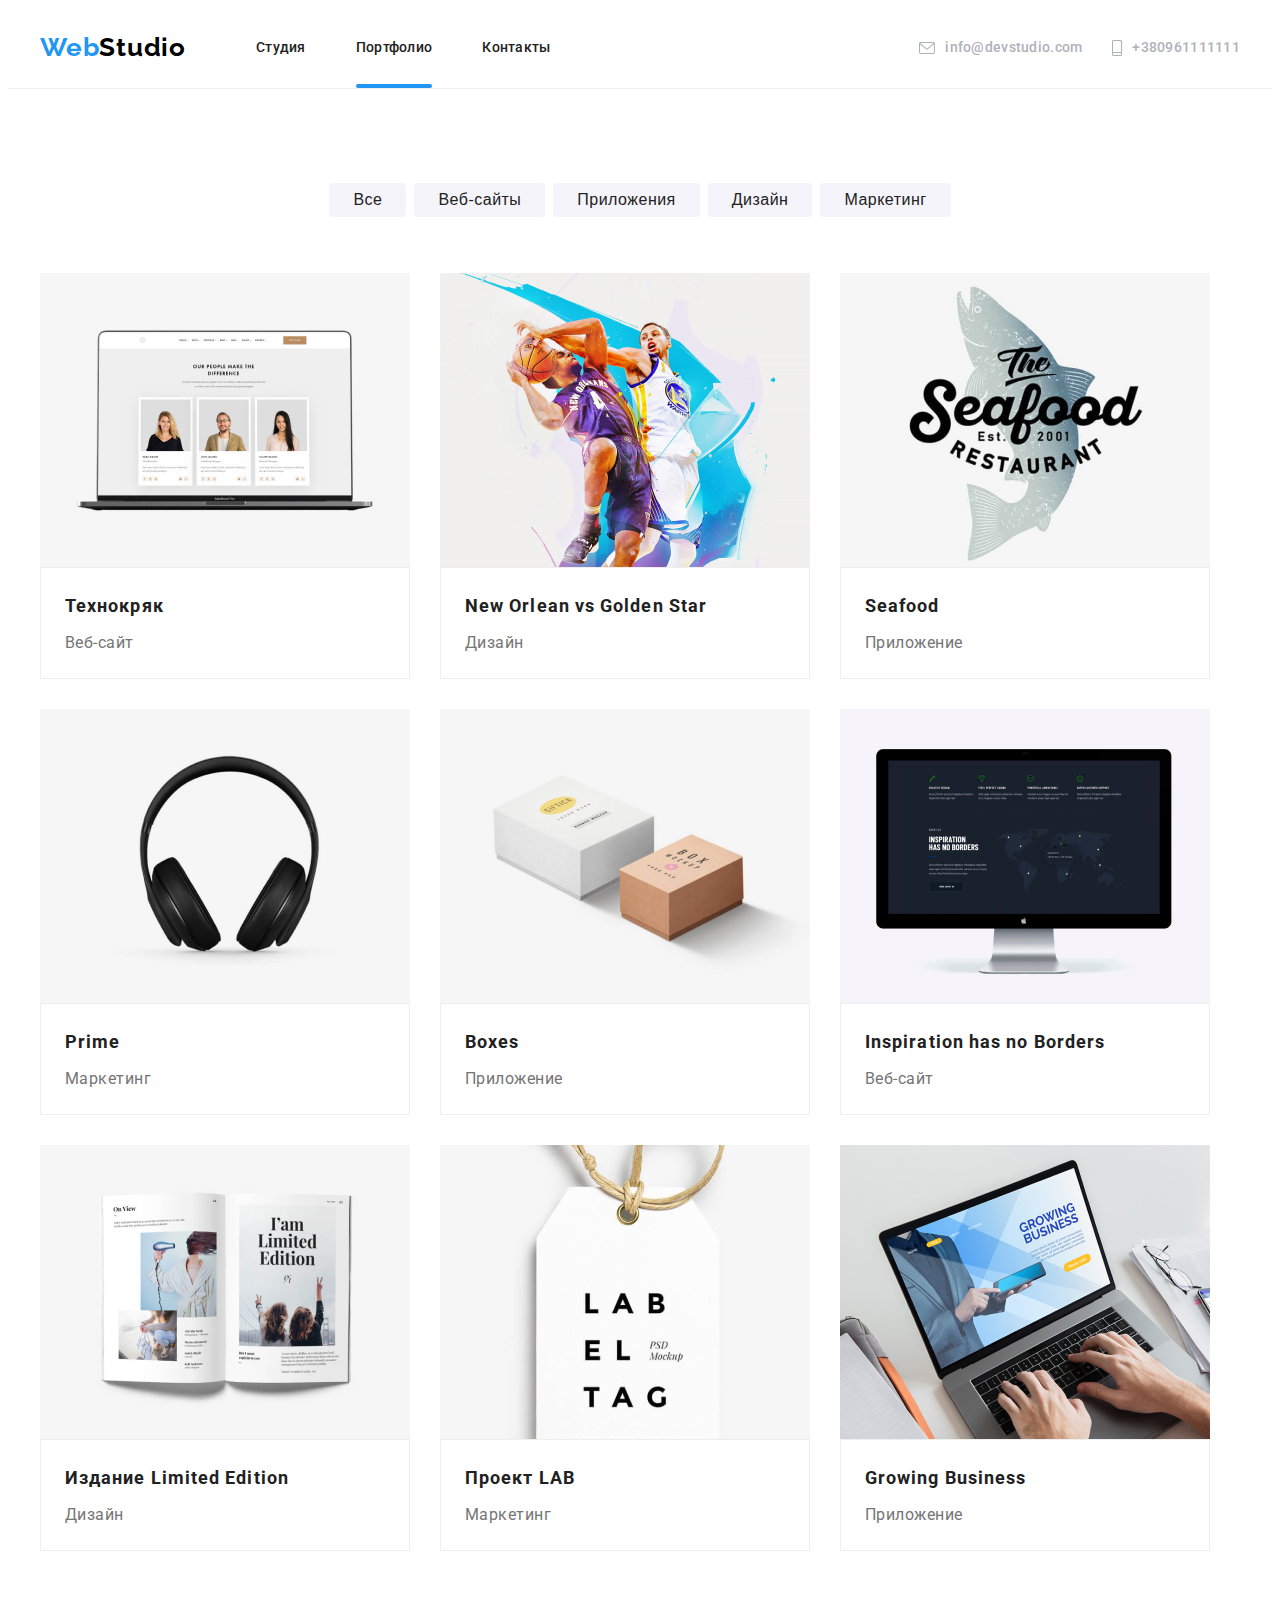
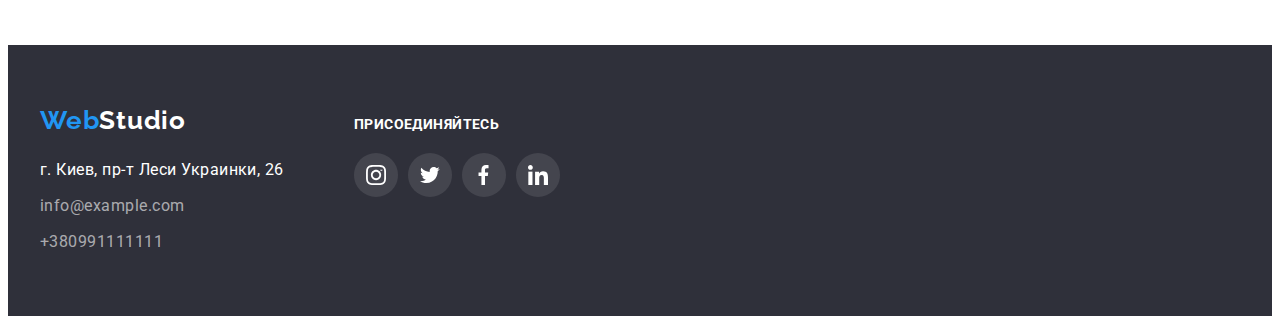
==== commit eecfa7fb: "портфолио убрал тумбу" ====
--- a/portfolio.html
+++ b/portfolio.html
@@ -344,36 +344,32 @@
           <p class="invitation">Присоединяйтесь</p>
           <ul class="icon-list list">
             <li class="icon-list-item">
-              <a href="" class="icon-item-link"
-                ><div class="icon-thumb">
-                  <svg class="footer-icons" width="20px" height="20px">
-                    <use href="./images/sprite.svg#icon-instagram"></use>
-                  </svg></div
-              ></a>
+              <a href="" class="icon-item-link">
+                <svg class="footer-icons" width="20px" height="20px">
+                  <use href="./images/sprite.svg#icon-instagram"></use>
+                </svg>
+              </a>
             </li>
             <li class="icon-list-item">
-              <a href="" class="icon-item-link"
-                ><div class="icon-thumb">
-                  <svg class="footer-icons" width="20px" height="20px">
-                    <use href="./images/sprite.svg#icon-Vector6"></use>
-                  </svg></div
-              ></a>
+              <a href="" class="icon-item-link">
+                <svg class="footer-icons" width="20px" height="20px">
+                  <use href="./images/sprite.svg#icon-Vector6"></use>
+                </svg>
+              </a>
             </li>
             <li class="icon-list-item">
-              <a href="" class="icon-item-link"
-                ><div class="icon-thumb">
-                  <svg class="footer-icons" width="20px" height="20px">
-                    <use href="./images/sprite.svg#icon-Vector7"></use>
-                  </svg></div
-              ></a>
+              <a href="" class="icon-item-link">
+                <svg class="footer-icons" width="20px" height="20px">
+                  <use href="./images/sprite.svg#icon-Vector7"></use>
+                </svg>
+              </a>
             </li>
             <li class="icon-list-item">
-              <a href="" class="icon-item-link"
-                ><div class="icon-thumb">
-                  <svg class="footer-icons" width="20px" height="20px">
-                    <use href="./images/sprite.svg#icon-linkedin"></use>
-                  </svg></div
-              ></a>
+              <a href="" class="icon-item-link">
+                <svg class="footer-icons" width="20px" height="20px">
+                  <use href="./images/sprite.svg#icon-linkedin"></use>
+                </svg>
+              </a>
             </li>
           </ul>
         </div>
--- a/css/style.css
+++ b/css/style.css
@@ -479,7 +479,6 @@
   padding-top: 47px;
 }
 .section3-item {
-  /* margin-right: 30px;*/
   position: relative;
 }
 
@@ -540,6 +539,7 @@
   border-radius: 50%;
   background-color: var(--first-colour);
   transition: background-color 250ms cubic-bezier(0.4, 0, 0.2, 1);
+  fill: var(--vectors);
 }
 
 .social-list-item {
@@ -549,18 +549,11 @@
 .social-list {
   display: flex;
   justify-content: space-between;
-}
-.social-list-icon {
-  fill: var(--vectors);
 }
 .social-list-link:focus,
 .social-list-link:hover {
   fill: var(--first-colour);
   background-color: var(--akcent-color);
-}
-.social-list-icon:hover,
-.social-list-icon:focus {
-  fill: var(--first-colour);
 }
 /*==========components=======*/
 .logo-light-teme {
@@ -591,15 +584,6 @@
   justify-content: center;
   align-items: center;
 }
-/*.partners-thumb {
-  width: 170px;
-  height: 90px;
-  border: 1px solid var(--vectors);
-  border-radius: 4px;
-  display: flex;
-  justify-content: center;
-  align-items: center;
-}*/
 
 .partners-list {
   display: flex;
@@ -621,7 +605,7 @@
   transition-duration: 250ms;
   transition-timing-function: cubic-bezier(0.4, 0, 0.2, 1);
 }
-.partners-link:focus .partners-thumb {
+.partners-link:focus {
   border: 1px solid var(--akcent-color);
 
   outline: none;
@@ -771,7 +755,7 @@
   left: 0;
   width: 100vw;
   height: 100vh;
-  transition: all 250ms linear;
+  transition: visibility 250ms linear, opacity 250ms linear;
 }
 .modal {
   position: absolute;
